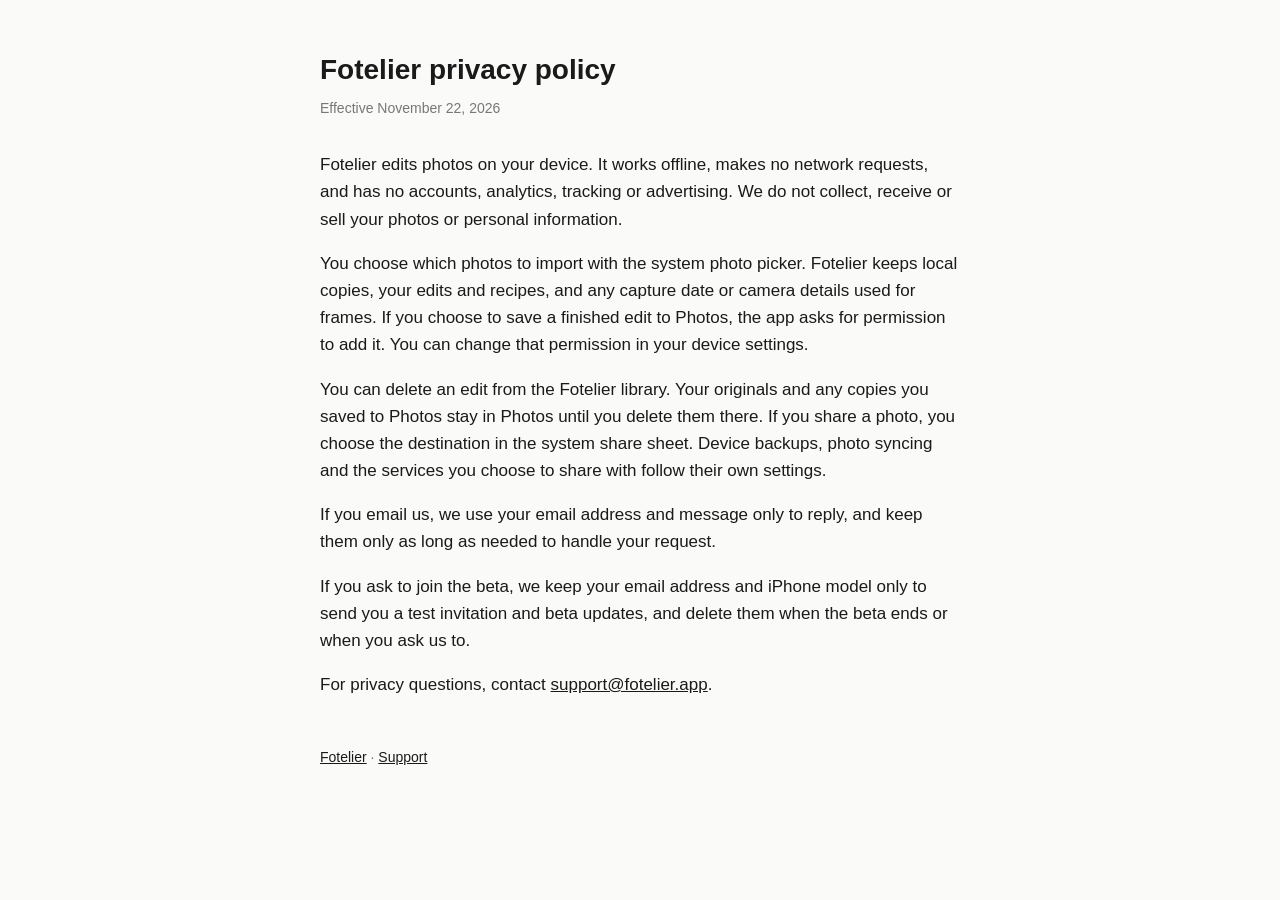
==== privacy/index.html @ 01f48ce3 "Add beta waitlist link and privacy note Co-Authored-By: Claude Opus 5.5 <noreply@anthropic.com> Clau" ====
<!DOCTYPE html><html lang="en"><head><meta charset="utf-8"><meta name="viewport" content="width=device-width,initial-scale=1"><title>Fotelier privacy policy</title><style>body{font:17px/1.6 -apple-system,BlinkMacSystemFont,"Segoe UI",sans-serif;max-width:640px;margin:0 auto;padding:48px 24px;color:#1a1a1a;background:#fafaf8}h1{font-size:28px;margin:0 0 4px}.d{color:#777;font-size:14px;margin:0 0 32px}a{color:#1a1a1a}nav{margin-top:48px;font-size:14px;color:#777}@media(prefers-color-scheme:dark){body{background:#121212;color:#eee}a{color:#eee}}</style></head><body>
<h1>Fotelier privacy policy</h1><p class="d">Effective November 22, 2026</p>
<p>Fotelier edits photos on your device. It works offline, makes no network requests, and has no accounts, analytics, tracking or advertising. We do not collect, receive or sell your photos or personal information.</p>
<p>You choose which photos to import with the system photo picker. Fotelier keeps local copies, your edits and recipes, and any capture date or camera details used for frames. If you choose to save a finished edit to Photos, the app asks for permission to add it. You can change that permission in your device settings.</p>
<p>You can delete an edit from the Fotelier library. Your originals and any copies you saved to Photos stay in Photos until you delete them there. If you share a photo, you choose the destination in the system share sheet. Device backups, photo syncing and the services you choose to share with follow their own settings.</p>
<p>If you email us, we use your email address and message only to reply, and keep them only as long as needed to handle your request.</p>
<p>If you ask to join the beta, we keep your email address and iPhone model only to send you a test invitation and beta updates, and delete them when the beta ends or when you ask us to.</p>
<p>For privacy questions, contact <a href="mailto:support@fotelier.app">support@fotelier.app</a>.</p>
<nav><a href="/">Fotelier</a> · <a href="/support/">Support</a></nav></body></html>
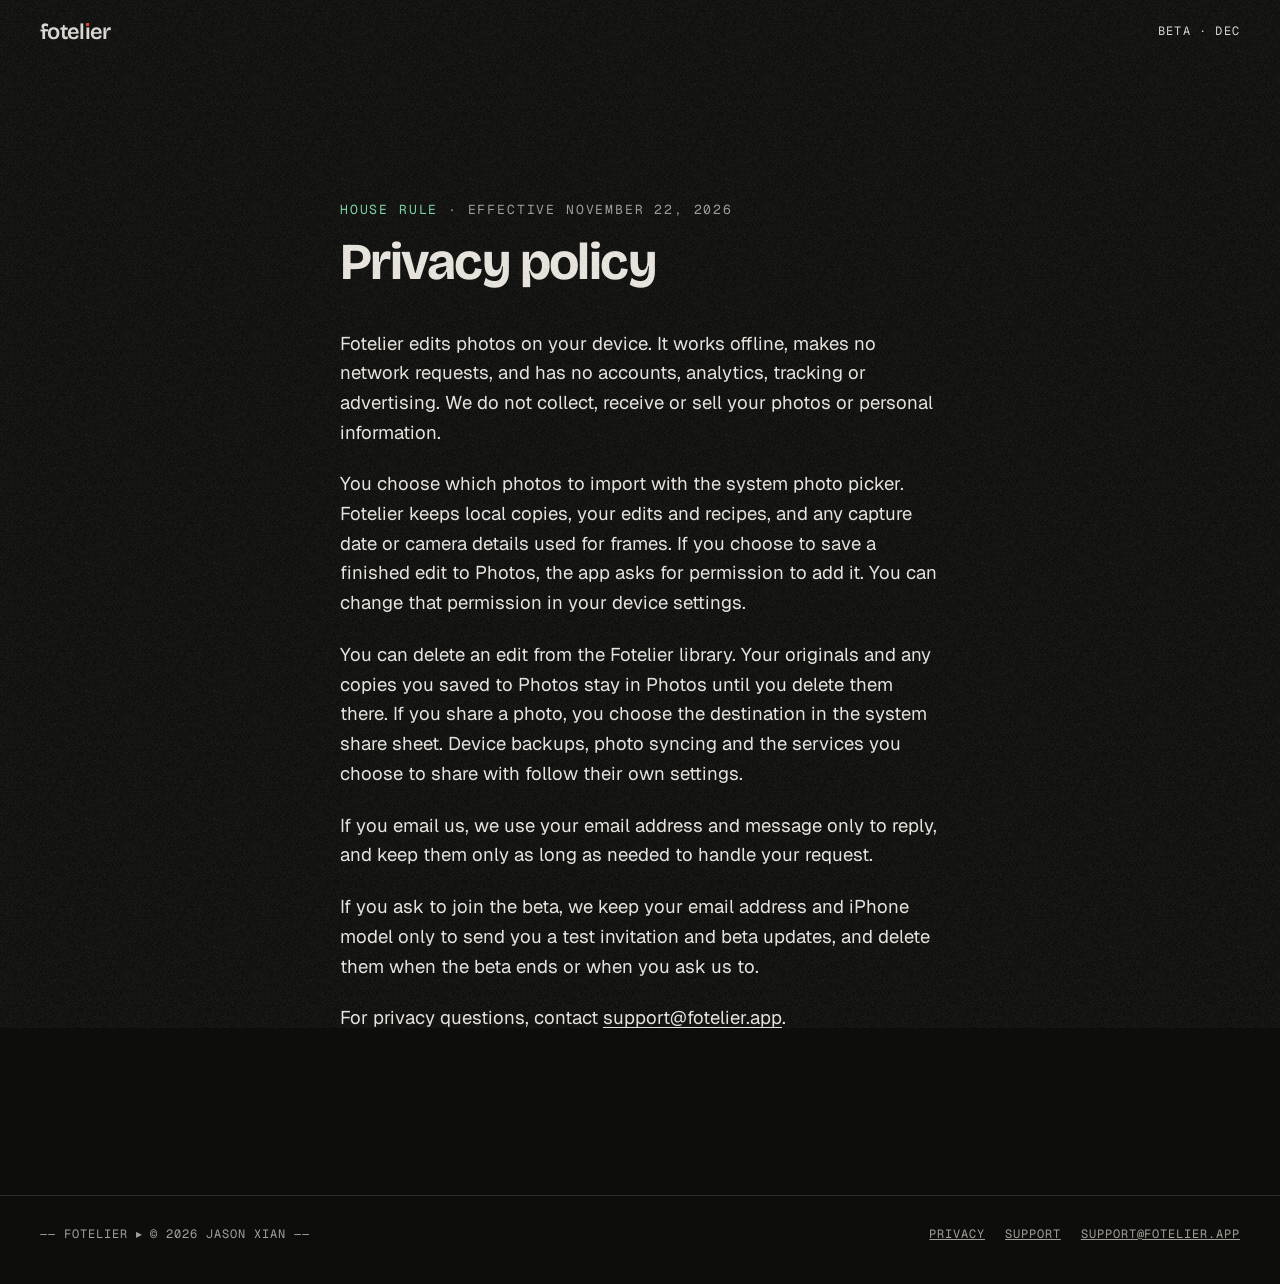
==== commit e2e20dcd: "Rebuild fotelier.app as the Developing Room Static, library-free rebuild of the home, privacy and su" ====
--- a/privacy/index.html
+++ b/privacy/index.html
@@ -1,9 +1,36 @@
-<!DOCTYPE html><html lang="en"><head><meta charset="utf-8"><meta name="viewport" content="width=device-width,initial-scale=1"><title>Fotelier privacy policy</title><style>body{font:17px/1.6 -apple-system,BlinkMacSystemFont,"Segoe UI",sans-serif;max-width:640px;margin:0 auto;padding:48px 24px;color:#1a1a1a;background:#fafaf8}h1{font-size:28px;margin:0 0 4px}.d{color:#777;font-size:14px;margin:0 0 32px}a{color:#1a1a1a}nav{margin-top:48px;font-size:14px;color:#777}@media(prefers-color-scheme:dark){body{background:#121212;color:#eee}a{color:#eee}}</style></head><body>
-<h1>Fotelier privacy policy</h1><p class="d">Effective November 22, 2026</p>
+<!DOCTYPE html>
+<html lang="en">
+<head>
+<meta charset="utf-8">
+<meta name="viewport" content="width=device-width,initial-scale=1">
+<title>Fotelier privacy policy</title>
+<meta name="theme-color" content="#0D0D0C">
+<link rel="icon" href="/assets/img/icon.svg" type="image/svg+xml">
+<link rel="preconnect" href="https://fonts.googleapis.com">
+<link rel="preconnect" href="https://fonts.gstatic.com" crossorigin>
+<link rel="stylesheet" href="https://fonts.googleapis.com/css2?family=Bricolage+Grotesque:opsz,wdth,wght@12..96,75..100,200..800&amp;family=Geist:wght@400;500&amp;family=Geist+Mono:wght@400;500&amp;display=swap">
+<link rel="stylesheet" href="/assets/site.css">
+</head>
+<body>
+<header class="hd">
+<a class="wmk" href="/"><span class="sr">fotelier</span><span aria-hidden="true">fotel<span class="wd">ı</span>er</span></a>
+<a class="vf hl" href="/#invite">Beta · Dec</a>
+</header>
+
+<main class="doc">
+<p class="mono lg"><span class="sig">House rule</span> · Effective November 22, 2026</p>
+<h1>Privacy policy</h1>
 <p>Fotelier edits photos on your device. It works offline, makes no network requests, and has no accounts, analytics, tracking or advertising. We do not collect, receive or sell your photos or personal information.</p>
 <p>You choose which photos to import with the system photo picker. Fotelier keeps local copies, your edits and recipes, and any capture date or camera details used for frames. If you choose to save a finished edit to Photos, the app asks for permission to add it. You can change that permission in your device settings.</p>
 <p>You can delete an edit from the Fotelier library. Your originals and any copies you saved to Photos stay in Photos until you delete them there. If you share a photo, you choose the destination in the system share sheet. Device backups, photo syncing and the services you choose to share with follow their own settings.</p>
 <p>If you email us, we use your email address and message only to reply, and keep them only as long as needed to handle your request.</p>
 <p>If you ask to join the beta, we keep your email address and iPhone model only to send you a test invitation and beta updates, and delete them when the beta ends or when you ask us to.</p>
 <p>For privacy questions, contact <a href="mailto:support@fotelier.app">support@fotelier.app</a>.</p>
-<nav><a href="/">Fotelier</a> · <a href="/support/">Support</a></nav></body></html>
+</main>
+
+<footer class="ft">
+<span><span aria-hidden="true">—— </span>fotelier <span aria-hidden="true">▸</span> © 2026 Jason Xian<span aria-hidden="true"> ——</span></span>
+<nav aria-label="Footer"><a href="/privacy/" aria-current="page">Privacy</a><a href="/support/">Support</a><a href="mailto:support@fotelier.app">support@fotelier.app</a></nav>
+</footer>
+</body>
+</html>
--- a/assets/site.css
+++ b/assets/site.css
@@ -0,0 +1,250 @@
+/* fotelier.app: The Developing Room (v4).
+   Default rules are the final, readable state: what JS-off, older browsers and reduced motion start from.
+   Scroll-driven motion lives in @supports (animation-timeline: view()); the .fb block is the JS fallback. */
+
+:root{color-scheme:dark;--bg:#0D0D0C;--sf:#191917;--hl:#2E2D2A;--tx:#ECE9E2;--t2:#A3A099;--ac:#F0503A;--sg:#7ED9A6;--scrim:rgba(8,8,7,.72);--key:rgba(236,233,226,.5);--gut:clamp(16px,4vw,40px);--fd:"Bricolage Grotesque",system-ui,sans-serif;--fm:"Geist Mono",ui-monospace,monospace}
+*,*::before,*::after{box-sizing:border-box}
+html{background:var(--bg);-webkit-text-size-adjust:100%;text-size-adjust:100%}
+body{margin:0;background:var(--bg);color:var(--tx);font:400 clamp(1rem,.93rem + .286vw,1.1875rem)/1.6 Geist,system-ui,sans-serif;-webkit-font-smoothing:antialiased}
+a{color:var(--tx)}
+:focus-visible{outline:2px solid var(--tx);outline-offset:4px}
+main{overflow-x:clip}
+.sr{position:absolute;width:1px;height:1px;margin:-1px;padding:0;overflow:hidden;clip-path:inset(50%);white-space:nowrap;border:0}
+
+/* Grain: 128px tile on a fixed layer, stepped with transform; static under reduced motion */
+body::after{content:"";position:fixed;inset:-128px;z-index:50;pointer-events:none;background:url(img/grain.png);opacity:.06}
+@keyframes grain{0%{transform:translate(0,0)}25%{transform:translate(-61px,37px)}50%{transform:translate(43px,-23px)}75%{transform:translate(-19px,-71px)}100%{transform:translate(0,0)}}
+@media (prefers-reduced-motion:no-preference){body::after{animation:grain .8s steps(1,end) infinite}@view-transition{navigation:auto}}
+
+/* Type */
+h1,h2{margin:0;font-family:var(--fd);font-weight:700}
+h2{font-size:clamp(1.75rem,1.1rem + 2.667vw,3.5rem);line-height:1;letter-spacing:-.03em}
+h2.display{font-size:clamp(2.5rem,.829rem + 6.857vw,7rem);line-height:.95;letter-spacing:-.04em}
+.mono{font:400 12px/1.6 var(--fm);letter-spacing:.12em;text-transform:uppercase;color:var(--t2)}
+.mono.lg{font-size:13px;letter-spacing:.14em}
+.sub{margin:0;color:var(--t2)}
+.note{margin:8px 0 0;font-size:14px;color:var(--t2)}
+
+/* Wordmark: dotless ı with a safelight-red square for the dot */
+.wd{position:relative}
+.wd::after{content:"";position:absolute;left:50%;top:.215em;width:.14em;height:.14em;margin-left:-.07em;background:var(--ac)}
+
+/* Viewfinder brackets on text links */
+.vf{position:relative;display:inline-block;padding:14px 18px;text-decoration:none}
+.vf::before{content:"";position:absolute;inset:-6px;border:2px solid var(--ac);opacity:0;transform:scale(1.06);transition:opacity .2s,transform .25s;pointer-events:none;clip-path:polygon(0 0,18px 0,18px 2px,2px 2px,2px 18px,0 18px,0 0,100% 0,100% 18px,calc(100% - 2px) 18px,calc(100% - 2px) 2px,calc(100% - 18px) 2px,calc(100% - 18px) 0,100% 0,100% 100%,calc(100% - 18px) 100%,calc(100% - 18px) calc(100% - 2px),calc(100% - 2px) calc(100% - 2px),calc(100% - 2px) calc(100% - 18px),100% calc(100% - 18px),100% 100%,0 100%,0 calc(100% - 18px),2px calc(100% - 18px),2px calc(100% - 2px),18px calc(100% - 2px),18px 100%,0 100%)}
+.vf:hover::before,.vf:focus-visible::before{opacity:1;transform:none}
+@media (prefers-reduced-motion:reduce){.vf::before{transition:none}}
+
+/* Header */
+.hd{position:fixed;top:0;left:0;right:0;z-index:20;display:flex;justify-content:space-between;align-items:center;padding:8px var(--gut);mix-blend-mode:difference;pointer-events:none}
+.hd a{pointer-events:auto;color:var(--tx)}
+.wmk{display:inline-flex;align-items:center;min-height:44px;font:600 22px/1 var(--fd);letter-spacing:-.03em;text-decoration:none;view-transition-name:wordmark}
+.hl{margin-right:-18px;font:400 12px/1.6 var(--fm);letter-spacing:.1em;text-transform:uppercase}
+
+/* Scenes: shared */
+.scn{position:relative}
+.stg{position:relative;display:flex;flex-direction:column;justify-content:center;gap:clamp(14px,3svh,28px);padding:clamp(88px,12vw,140px) var(--gut) clamp(40px,8vw,96px)}
+.hrow{width:100%;max-width:1200px;margin:0 auto;display:flex;flex-wrap:wrap;justify-content:space-between;align-items:flex-end;gap:12px 32px}
+.fill{display:grid;place-items:center;width:100%}
+
+/* Placeholder prints: CSS-drawn scenes. A real photo drops in as <img> inside .ph */
+.ph{position:relative;overflow:hidden;aspect-ratio:4/5}
+.ph>span{position:absolute;display:block}
+.ph .sun{border-radius:50%;aspect-ratio:1}
+.ph .land{left:0;right:0;bottom:0}
+.ph>img{display:block;width:100%;height:100%;object-fit:cover}
+.lk{filter:sepia(.42) grayscale(0) saturate(1.18) contrast(1.04) brightness(1.01) hue-rotate(-4deg)}
+.sc1{background:linear-gradient(180deg,#E07B5F,#F3A86B 55%,#FFD08A)}.sc1 .sun{left:30%;top:48%;width:24%;background:#FFE7A0;box-shadow:0 0 0 6px rgba(255,241,168,.35)}.sc1 .land{height:34%;background:linear-gradient(180deg,#3C4A78,#1F2747)}
+.sc2{background:linear-gradient(180deg,#9FB0C8,#DDE2E8)}.sc2 .sun{left:66%;top:10%;width:18%;background:#FFF6C7}.sc2 .land{height:52%;background:radial-gradient(ellipse 20% 34% at 50% 100%,#4E3A33 0 97%,transparent 100%),linear-gradient(180deg,#C99A7E,#9C6F57)}
+.sc3{background:linear-gradient(180deg,#C9DCCB,#F4ECC8)}.sc3 .sun{left:62%;top:22%;width:16%;background:#FFF2B0}.sc3 .land{height:40%;left:-12%;right:-12%;background:linear-gradient(180deg,#8BA65A,#55702F);border-radius:70% 50% 0 0/40% 30% 0 0}
+.sc4{background:linear-gradient(180deg,#2B2F52,#6A5A8C 55%,#D89A86)}.sc4 .sun{left:70%;top:14%;width:12%;background:#FFE9B8}.sc4 .land{height:34%;background:#16162A;clip-path:polygon(0 45%,14% 45%,14% 18%,27% 18%,27% 52%,39% 52%,39% 0,51% 0,51% 34%,66% 34%,66% 14%,79% 14%,79% 48%,100% 48%,100% 100%,0 100%)}
+.sc5{background:linear-gradient(180deg,#8EC9EC,#D4EEF8)}.sc5 .sun{left:18%;top:14%;width:20%;background:#FFE7A0}.sc5 .land{height:42%;background:linear-gradient(170deg,#2A7FA8,#1F6A8F 50%,#E9D3A3 50.5%)}
+.sc6{background:linear-gradient(180deg,#3A3A3A,#8C8278)}.sc6 .sun{left:48%;top:30%;width:14%;background:#F2E3C6}.sc6 .land{height:30%;background:linear-gradient(180deg,#4A3F36,#231D18);clip-path:polygon(0 40%,20% 30%,40% 42%,60% 26%,80% 38%,100% 30%,100% 100%,0 100%)}
+
+/* 1 Safelight */
+.s1 .stg{min-height:100svh;align-items:center;text-align:center;overflow:hidden;overflow:clip}
+.halo{position:absolute;left:50%;top:50%;width:90vmin;height:90vmin;margin:-45vmin 0 0 -45vmin;border-radius:50%;background:radial-gradient(circle,rgba(240,80,58,.28) 0,rgba(240,80,58,.08) 40%,rgba(240,80,58,0) 70%);transform:scale(1.15);pointer-events:none}
+.s1 .lg{position:relative;margin:0 0 18px}
+.wm{position:relative;font-size:clamp(3.5rem,.157rem + 13.714vw,12.5rem);line-height:.9;letter-spacing:-.04em;font-variation-settings:"wdth" 100}
+.lede{position:relative;margin:24px auto 0;max-width:30ch;font:500 clamp(1.3rem,1.06rem + 1.05vw,2rem)/1.2 var(--fd)}
+.s1 .cue{position:absolute;bottom:28px;left:0;right:0;margin:0}
+
+/* 2 Tray */
+.s2 h2{max-width:16ch}.s2 .sub{max-width:34ch}
+.tray{width:100%;max-width:1200px;background:var(--sf);padding:clamp(12px,2.5vw,28px);display:grid;grid-template-columns:repeat(3,minmax(0,1fr));gap:clamp(8px,1.6vw,18px);box-shadow:inset 0 0 0 1px var(--hl)}
+@media (min-width:1000px){.tray{grid-template-columns:repeat(6,minmax(0,1fr))}}
+.print{margin:0;position:relative;padding:6px;box-shadow:inset 0 0 0 1px var(--key)}
+.paper{position:absolute;inset:6px;background:#E9E4DA;opacity:0}
+.cap{margin:0;text-align:center}
+
+/* 3 Film strip */
+.s3 .stg{padding-left:0;padding-right:0}
+.s3 .hrow{padding:0 var(--gut)}.s3 h2{max-width:17ch}.s3 .sub{max-width:36ch}
+.trio{display:grid;grid-template-columns:repeat(3,minmax(0,1fr));gap:clamp(8px,1.6vw,18px);width:min(760px,100% - 32px);margin:0 auto;-webkit-touch-callout:none;-webkit-user-select:none;user-select:none;touch-action:pan-y}
+.mat{background:var(--sf);padding:8px;box-shadow:inset 0 0 0 1px var(--key)}
+.reel{position:relative;--fw:clamp(120px,22vw,220px);--g:clamp(40px,10vw,140px);--pitch:calc(var(--fw) + var(--g))}
+.index{position:absolute;left:50%;top:-10px;bottom:-10px;width:2px;margin-left:-1px;background:var(--ac);z-index:2;display:none;pointer-events:none}
+.strip{list-style:none;margin:0;display:flex;gap:var(--g);padding:18px calc(50% - var(--fw)/2);overflow-x:auto;scroll-snap-type:x mandatory;scrollbar-width:thin;scrollbar-color:var(--hl) transparent;background:radial-gradient(circle,var(--bg) 0 3px,transparent 3.5px) 0 4px/18px 10px repeat-x local,radial-gradient(circle,var(--bg) 0 3px,transparent 3.5px) 0 calc(100% - 4px)/18px 10px repeat-x local,var(--sf)}
+.strip li{position:relative;flex:none;width:var(--fw);scroll-snap-align:center;text-align:center;padding:10px 0;border-left:1px solid var(--hl);border-right:1px solid var(--hl);-webkit-user-select:none;user-select:none}
+.strip .code{display:block;font:400 12px/1.6 var(--fm);letter-spacing:.12em;color:var(--t2)}
+.strip .name{display:block;font:700 clamp(1.3rem,2.4vw,2rem)/1.2 var(--fd);letter-spacing:-.02em}
+.strip li[aria-current] .code{color:var(--ac)}
+.strip li[aria-current]::after{content:"";position:absolute;left:0;right:0;bottom:0;height:2px;background:var(--ac)}
+.s3[data-look="00"] .trio .ph{filter:sepia(0) grayscale(0) saturate(1) contrast(1) brightness(1) hue-rotate(0deg)}
+.s3[data-look=b3] .trio .ph{filter:sepia(0) grayscale(1) saturate(1) contrast(1.2) brightness(1) hue-rotate(0deg)}
+.s3[data-look=c2] .trio .ph{filter:sepia(.06) grayscale(0) saturate(.6) contrast(.72) brightness(1.1) hue-rotate(0deg)}
+.s3[data-look=d4] .trio .ph{filter:sepia(0) grayscale(0) saturate(1.8) contrast(1.22) brightness(.97) hue-rotate(0deg)}
+.s3[data-look=e1] .trio .ph{filter:sepia(.35) grayscale(0) saturate(.85) contrast(1.05) brightness(1.02) hue-rotate(175deg)}
+/* Hold to compare: !important beats the scroll animation, so the timeline keeps its place */
+.s3.cmp .trio .ph{filter:none!important;transition:none!important}
+.s3.ntr .trio .ph{transition:none!important}
+
+/* 4 Easel */
+.s4 .stg{align-items:center;text-align:center}
+.easel{position:relative;width:min(420px,82vw);aspect-ratio:1;background:var(--sf);box-shadow:inset 0 0 0 1px var(--hl)}
+.easel .ph{position:absolute;inset:0;aspect-ratio:auto;clip-path:inset(0 10% 0 10%)}
+.crl-win{height:1.5em;overflow:hidden;font:400 14px/1.5 var(--fm);letter-spacing:.12em;text-transform:uppercase}
+.crl span{display:block;height:1.5em}
+.crops{list-style:none;margin:0;padding:0}
+.crops .box{position:relative;aspect-ratio:1;background:var(--sf);box-shadow:inset 0 0 0 1px var(--hl)}
+.crops .ph{position:absolute;inset:0;aspect-ratio:auto}
+.crops .mono{display:block;margin-top:10px;color:var(--tx)}
+.c45{clip-path:inset(0 10% 0 10%)}.c34{clip-path:inset(0 12.5% 0 12.5%)}.c11{clip-path:inset(0)}.c191{clip-path:inset(23.82% 0 23.82% 0)}.c916{clip-path:inset(0 21.875% 0 21.875%)}
+.s4[data-crop="1"] .easel .ph{clip-path:inset(0 12.5% 0 12.5%)}.s4[data-crop="1"] .crl{transform:translateY(-1.5em)}
+.s4[data-crop="2"] .easel .ph{clip-path:inset(0)}.s4[data-crop="2"] .crl{transform:translateY(-3em)}
+.s4[data-crop="3"] .easel .ph{clip-path:inset(23.82% 0 23.82% 0)}.s4[data-crop="3"] .crl{transform:translateY(-4.5em)}
+.s4[data-crop="4"] .easel .ph{clip-path:inset(0 21.875% 0 21.875%)}.s4[data-crop="4"] .crl{transform:translateY(-6em)}
+
+/* 5 Matting room, 6 Contact sheet */
+.flow{max-width:1200px;margin:0 auto;padding:clamp(80px,14vw,180px) var(--gut)}
+.flow+.flow{padding-top:0}
+.flow h2{margin:0 0 12px}.flow .sub{margin:0 0 48px;max-width:46ch}
+.mats{display:grid;grid-template-columns:repeat(auto-fit,minmax(min(200px,42vw),1fr));gap:clamp(16px,3vw,40px);align-items:end}
+.mats figure{margin:0}
+.mats figcaption{margin-top:12px}
+.frame{position:relative}
+.f-white{background:#F4F1EA;padding:8% 8% 22%}
+.f-film{background-color:#0A0A09;padding:14% 5%;background-image:radial-gradient(circle,#ECE9E2 0 2.5px,transparent 3px),radial-gradient(circle,#ECE9E2 0 2.5px,transparent 3px);background-size:14px 8px;background-repeat:space no-repeat;background-position:0 6px,0 calc(100% - 6px);box-shadow:inset 0 0 0 1px var(--hl)}
+.f-instant{background:#EFE8DA;padding:7% 7% 30%}
+.f-pick{background-color:#8BA65A;padding:8%}
+.pick>*{pointer-events:none}
+.pick.inspect{touch-action:none}
+.loupe{position:absolute;left:0;top:0;z-index:3;width:120px;height:120px;border:2px solid var(--tx);border-radius:50%;overflow:hidden;background:var(--bg);opacity:0;pointer-events:none}
+.loupe.on{opacity:1}
+.loupe .lz{position:absolute;left:0;top:0;transform-origin:0 0}
+.exif{margin:64px 0 0;font:400 clamp(12px,1.4vw,15px)/1.6 var(--fm);letter-spacing:.06em;white-space:nowrap;overflow:hidden}
+.typed{display:inline-block;vertical-align:bottom}
+.sheet{display:grid;grid-template-columns:repeat(4,minmax(0,1fr));gap:clamp(4px,.8vw,10px);background:var(--sf);padding:clamp(8px,1.6vw,18px);box-shadow:inset 0 0 0 1px var(--hl)}
+.sheet .ph{aspect-ratio:1}
+.sheet .ph:first-child{grid-column:span 2;grid-row:span 2;aspect-ratio:auto}
+.sheet .ph:last-child{grid-column:span 2;aspect-ratio:auto}
+
+/* 7 Door */
+.s8 .stg{min-height:100svh;align-items:center;text-align:center;overflow:hidden;overflow:clip}
+.door{position:absolute;inset:0;background:var(--sf);transform-origin:left;box-shadow:inset -1px 0 0 var(--hl)}
+.dc{position:relative}
+.rule{margin:0 0 16px;color:var(--sg)}
+.s8 h2{margin:0 auto;max-width:14ch}
+.s8 .sub{margin:24px auto 0;max-width:40ch}
+
+/* 8 Invite, 9 Footer */
+.invite{min-height:90svh;display:flex;flex-direction:column;align-items:center;justify-content:center;text-align:center;padding:96px 16px}
+.invite .mono{margin:0 0 18px}
+.invite h2{margin:0 0 32px}
+.big{font:500 clamp(1.3rem,1.06rem + 1.05vw,2rem)/1.3 var(--fd)}
+.arr{color:var(--ac)}
+.invite .note{margin:20px 0 0}
+.ft{border-top:1px solid var(--hl);padding:16px var(--gut) 28px;display:flex;flex-wrap:wrap;justify-content:space-between;align-items:center;gap:4px 12px;font:400 12px/1.6 var(--fm);letter-spacing:.08em;text-transform:uppercase;color:var(--t2)}
+.ft nav{display:flex;flex-wrap:wrap;gap:0 8px;margin:0 -6px}
+.ft a{display:inline-flex;align-items:center;min-height:44px;padding:0 6px;color:var(--t2)}
+
+/* Privacy and Support */
+.doc{max-width:680px;margin:0 auto;padding:clamp(120px,18vw,200px) var(--gut) clamp(80px,12vw,140px)}
+.doc .mono{margin:0 0 16px}
+.doc h1{font-size:clamp(1.75rem,1.1rem + 2.667vw,3.5rem);line-height:1;letter-spacing:-.03em;margin:0 0 16px}
+.doc .lead{margin:0 0 40px;color:var(--t2)}
+.doc p{margin:0 0 1.2em}
+.doc h1+p:not(.lead){margin-top:40px}
+.doc a{text-decoration-thickness:1px;text-underline-offset:3px;padding:10px 0}
+.sig{color:var(--sg)}
+
+/* Cursor on fine pointers (native on touch and reduced motion) */
+@media (hover:hover) and (pointer:fine) and (prefers-reduced-motion:no-preference){.js .trio,.js .pick{cursor:crosshair}}
+
+/* ---------- Static versions: reduced motion, and screens too short to pin ---------- */
+@media (prefers-reduced-motion:reduce),(max-height:519px){
+.easel,.crl-win{display:none}
+.crops.sr{position:static;width:100%;max-width:1000px;height:auto;margin:0;overflow:visible;clip-path:none;white-space:normal;display:grid;grid-template-columns:repeat(auto-fit,minmax(min(140px,40vw),1fr));gap:clamp(12px,2vw,24px)}
+.s3 .trio .ph{transition:filter .2s}
+.js .strip li{cursor:pointer}
+}
+
+/* ---------- Pinned scenes, CSS scroll-driven (Safari/iOS 26+, Chrome 115+, Firefox 159+) ---------- */
+@keyframes wid{from{font-variation-settings:"wdth" 75}to{font-variation-settings:"wdth" 100}}
+@keyframes glow{from{opacity:.25;transform:scale(.7)}to{opacity:1;transform:scale(1.15)}}
+@keyframes dev{from{opacity:1}to{opacity:0}}
+@keyframes settle{from{transform:scale(.985)}to{transform:none}}
+@keyframes looks{0%,10%{filter:sepia(0) grayscale(0) saturate(1) contrast(1) brightness(1) hue-rotate(0deg)}20%,28%{filter:sepia(.42) grayscale(0) saturate(1.18) contrast(1.04) brightness(1.01) hue-rotate(-4deg)}38%,46%{filter:sepia(0) grayscale(1) saturate(1) contrast(1.2) brightness(1) hue-rotate(0deg)}56%,64%{filter:sepia(.06) grayscale(0) saturate(.6) contrast(.72) brightness(1.1) hue-rotate(0deg)}74%,82%{filter:sepia(0) grayscale(0) saturate(1.8) contrast(1.22) brightness(.97) hue-rotate(0deg)}92%,100%{filter:sepia(.35) grayscale(0) saturate(.85) contrast(1.05) brightness(1.02) hue-rotate(175deg)}}
+/* Each frame centre crosses the index line at the middle of its look's hold (5.5%, 23.6%, 41.8%, 60%, 78.1%, 96.2%) */
+@keyframes slide{from{transform:translateX(calc(var(--pitch) * .302))}to{transform:translateX(calc(var(--pitch) * -5.21))}}
+@keyframes easel{0%,14%{clip-path:inset(0 10% 0 10%)}22%,34%{clip-path:inset(0 12.5% 0 12.5%)}42%,54%{clip-path:inset(0 0 0 0)}62%,74%{clip-path:inset(23.82% 0 23.82% 0)}82%,100%{clip-path:inset(0 21.875% 0 21.875%)}}
+@keyframes crlab{0%,14%{transform:translateY(0)}22%,34%{transform:translateY(-1.5em)}42%,54%{transform:translateY(-3em)}62%,74%{transform:translateY(-4.5em)}82%,100%{transform:translateY(-6em)}}
+@keyframes shut{from{transform:scaleX(0)}to{transform:scaleX(1)}}
+@keyframes rise{from{opacity:0;transform:translateY(40px)}to{opacity:1;transform:none}}
+@keyframes type{from{clip-path:inset(0 100% 0 0)}to{clip-path:inset(0)}}
+@keyframes fly{from{opacity:0;transform:translate(var(--dx),120px) rotate(var(--rot))}to{opacity:1;transform:none}}
+
+@supports (animation-timeline:view()){
+@media (prefers-reduced-motion:no-preference) and (min-height:520px){
+.s1{height:180svh}.s2{height:320svh}.s3{height:420svh}.s4{height:300svh}.s8{height:220svh}
+.scn>.stg{position:sticky;top:0;height:100svh;overflow:clip;padding-top:72px;padding-bottom:24px}
+.fill{flex:1 1 0;min-height:0;container-type:size}
+.tray{width:min(1200px,100%,120cqh)}
+.trio{width:min(760px,100% - 32px,240cqh + 30px)}
+.easel{width:min(420px,82vw,100cqh)}
+.index{display:block}
+.strip{overflow:visible;scroll-snap-type:none;width:max-content;margin-left:-100vw;padding:18px 100vw 18px calc(100vw + 50% - var(--fw)/2);background-attachment:scroll;touch-action:pan-y;-webkit-user-select:none;user-select:none}
+.js .strip{cursor:grab}.js .strip.drag{cursor:grabbing}
+.s1{view-timeline:--t1}.s2{view-timeline:--t2}.s3{view-timeline:--t3}.s4{view-timeline:--t4}.s8{view-timeline:--t8}
+.s1 .wm{animation:wid linear both;animation-timeline:--t1;animation-range:contain 0% contain 80%}
+.s1 .halo{animation:glow linear both;animation-timeline:--t1;animation-range:contain 0% contain 90%}
+.s2 .paper{animation:dev linear both;animation-timeline:--t2;animation-range:contain 0% contain 70%}
+.s2 .print .ph{animation:settle linear both;animation-timeline:--t2;animation-range:contain 0% contain 70%}
+.s3 .trio .ph{animation:looks linear both;animation-timeline:--t3;animation-range:contain 0% contain 100%}
+.s3 .strip{animation:slide linear both;animation-timeline:--t3;animation-range:contain 0% contain 100%}
+.s4 .easel .ph{animation:easel linear both;animation-timeline:--t4;animation-range:contain 0% contain 100%}
+.s4 .crl{animation:crlab linear both;animation-timeline:--t4;animation-range:contain 0% contain 100%}
+.s8 .door{animation:shut linear both;animation-timeline:--t8;animation-range:contain 0% contain 55%}
+}
+@media (prefers-reduced-motion:no-preference) and (min-width:1000px) and (min-height:520px){.tray{width:min(1200px,100%,460cqh)}}
+@media (prefers-reduced-motion:no-preference){
+.rv{animation:rise linear both;animation-timeline:view();animation-range:entry 10% cover 35%}
+.typed{animation:type steps(44) both;animation-timeline:view();animation-range:entry 40% cover 45%}
+.fl{animation:fly linear both;animation-timeline:view();animation-range:entry 0% cover 40%}
+}
+}
+
+/* ---------- JS fallback (no animation-timeline): .fb pins and reads --p (0-1) per scene ---------- */
+.fb .s1{height:180svh}.fb .s2{height:320svh}.fb .s3{height:420svh}.fb .s4{height:300svh}.fb .s8{height:220svh}
+.fb .scn>.stg{position:sticky;top:0;height:100svh;overflow:hidden;overflow:clip;padding-top:72px;padding-bottom:24px}
+.fb .fill{flex:1 1 0;min-height:0;container-type:size}
+.fb .tray{width:min(1200px,100%,120cqh)}
+@media (min-width:1000px){.fb .tray{width:min(1200px,100%,460cqh)}}
+.fb .trio{width:min(760px,100% - 32px,240cqh + 30px)}
+.fb .easel{width:min(420px,82vw,100cqh)}
+.fb .index{display:block}
+.fb .strip{overflow:visible;scroll-snap-type:none;width:max-content;margin-left:-100vw;padding:18px 100vw 18px calc(100vw + 50% - var(--fw)/2);background-attachment:scroll;touch-action:pan-y;-webkit-user-select:none;user-select:none;cursor:grab;transform:translateX(calc(var(--pitch) * (.302 - 5.512 * var(--p,0))))}
+.fb .strip.drag{cursor:grabbing}
+.fb .s1 .wm{font-variation-settings:"wdth" calc(75 + 25 * min(var(--p,1) / .8, 1))}
+.fb .s1 .halo{opacity:calc(.25 + .75 * min(var(--p,1) / .9, 1));transform:scale(calc(.7 + .45 * min(var(--p,1) / .9, 1)))}
+.fb .s2 .paper{opacity:calc(1 - min(var(--p,1) / .7, 1))}
+.fb .s2 .print .ph{transform:scale(calc(.985 + .015 * min(var(--p,1) / .7, 1)))}
+.fb .s3 .trio .ph{transition:filter .2s}
+.fb .s4 .easel .ph{transition:clip-path .25s}.fb .s4 .crl{transition:transform .25s}
+.fb .s8 .door{transform:scaleX(min(var(--p,1) / .55, 1))}
+/* Entry fallback (.io): JS adds .in when an element comes into view */
+.io .rv,.io .fl{transition:opacity .7s,transform .7s}
+.io .rv:not(.in){opacity:0;transform:translateY(40px)}
+.io .fl:not(.in){opacity:0;transform:translateY(120px) rotate(var(--rot))}
+.io .typed{transition:clip-path 1.4s steps(44)}
+.io .typed:not(.in){clip-path:inset(0 100% 0 0)}
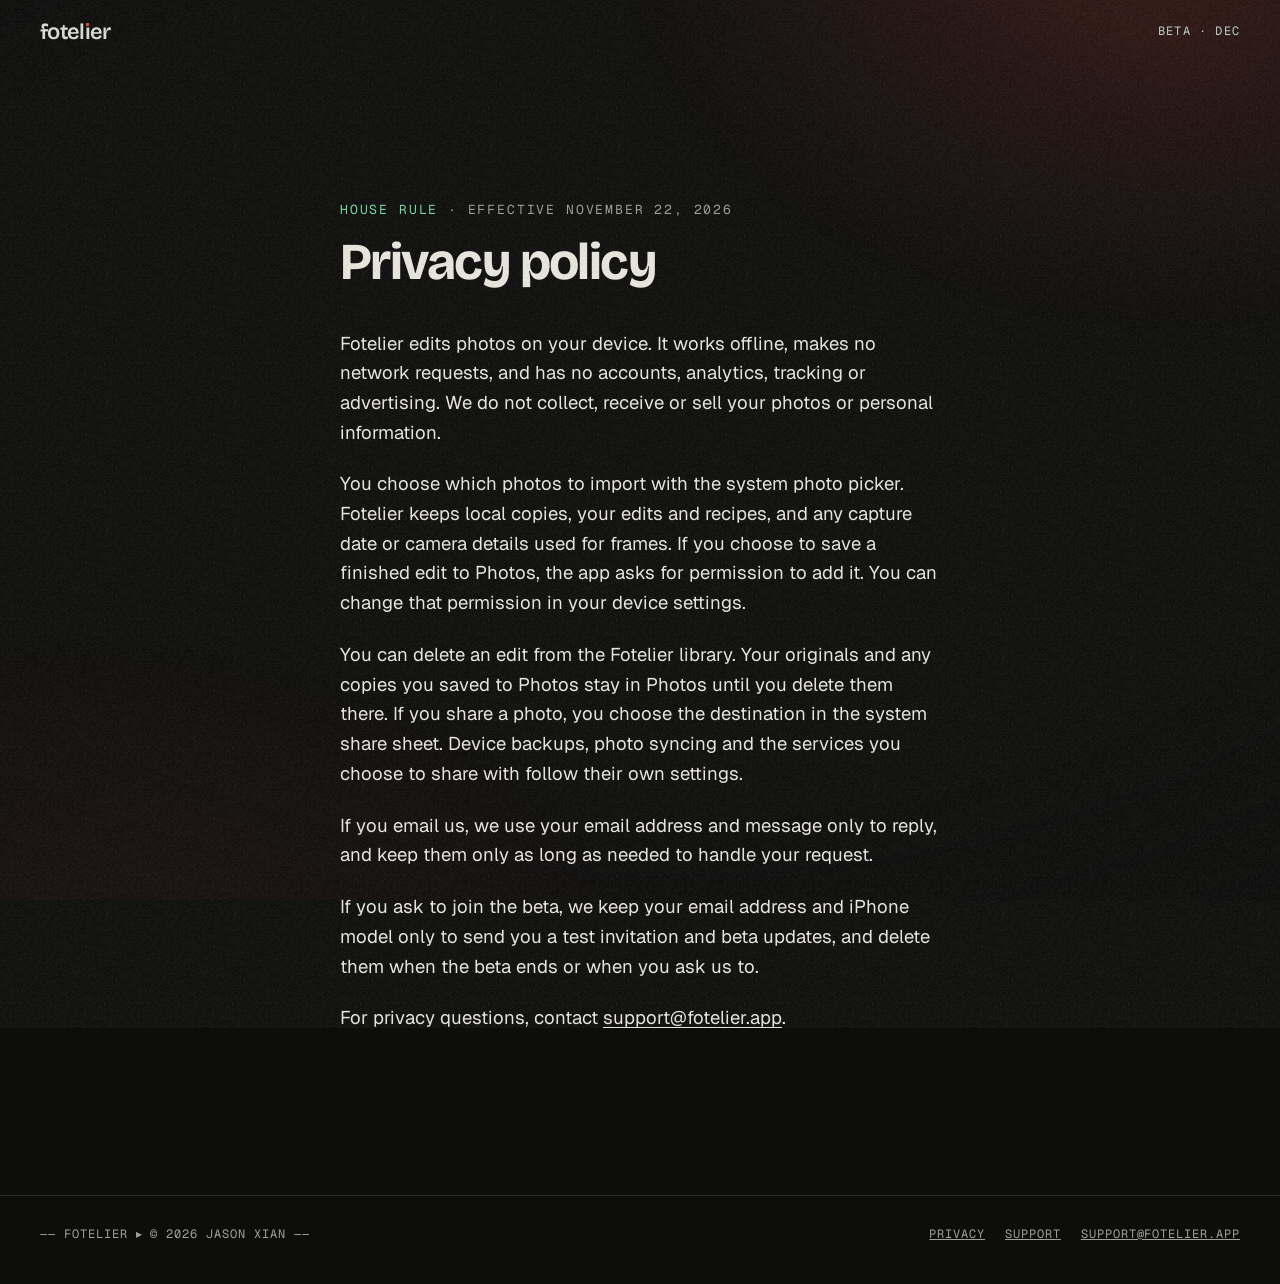
==== commit afff4477: "Give each room its own darkroom light, and run a film rebate down the page Fixed ambient layer per r" ====
--- a/privacy/index.html
+++ b/privacy/index.html
@@ -10,8 +10,10 @@
 <link rel="preconnect" href="https://fonts.gstatic.com" crossorigin>
 <link rel="stylesheet" href="https://fonts.googleapis.com/css2?family=Bricolage+Grotesque:opsz,wdth,wght@12..96,75..100,200..800&amp;family=Geist:wght@400;500&amp;family=Geist+Mono:wght@400;500&amp;display=swap">
 <link rel="stylesheet" href="/assets/site.css">
+<script src="/assets/site.js" defer></script>
 </head>
 <body>
+<div class="amb" aria-hidden="true"><i class="a01"></i><i class="a02"></i><i class="a03"></i><i class="a04"></i><i class="a05"></i><i class="a06"></i><i class="a07"></i><i class="a08"></i></div>
 <header class="hd">
 <a class="wmk" href="/"><span class="sr">fotelier</span><span aria-hidden="true">fotel<span class="wd">ı</span>er</span></a>
 <a class="vf hl" href="/#invite">Beta · Dec</a>
--- a/assets/site.css
+++ b/assets/site.css
@@ -5,7 +5,7 @@
 :root{color-scheme:dark;--bg:#0D0D0C;--sf:#191917;--hl:#2E2D2A;--tx:#ECE9E2;--t2:#A3A099;--ac:#F0503A;--sg:#7ED9A6;--scrim:rgba(8,8,7,.72);--key:rgba(236,233,226,.5);--gut:clamp(16px,4vw,40px);--fd:"Bricolage Grotesque",system-ui,sans-serif;--fm:"Geist Mono",ui-monospace,monospace}
 *,*::before,*::after{box-sizing:border-box}
 html{background:var(--bg);-webkit-text-size-adjust:100%;text-size-adjust:100%}
-body{margin:0;background:var(--bg);color:var(--tx);font:400 clamp(1rem,.93rem + .286vw,1.1875rem)/1.6 Geist,system-ui,sans-serif;-webkit-font-smoothing:antialiased}
+body{margin:0;color:var(--tx);font:400 clamp(1rem,.93rem + .286vw,1.1875rem)/1.6 Geist,system-ui,sans-serif;-webkit-font-smoothing:antialiased}
 a{color:var(--tx)}
 :focus-visible{outline:2px solid var(--tx);outline-offset:4px}
 main{overflow-x:clip}
@@ -39,6 +39,13 @@
 .hd{position:fixed;top:0;left:0;right:0;z-index:20;display:flex;justify-content:space-between;align-items:center;padding:8px var(--gut);mix-blend-mode:difference;pointer-events:none}
 .hd a{pointer-events:auto;color:var(--tx)}
 .wmk{display:inline-flex;align-items:center;min-height:44px;font:600 22px/1 var(--fd);letter-spacing:-.03em;text-decoration:none;view-transition-name:wordmark}
+.hud{position:absolute;left:50%;top:50%;transform:translate(-50%,-50%);display:flex;align-items:center;gap:14px;font:400 11px/1 var(--fm);letter-spacing:.12em;text-transform:uppercase;white-space:nowrap;pointer-events:none}
+.room{display:none}.js .room{display:inline}
+.tmr{display:none;font-variant-numeric:tabular-nums}
+.tmr::before{content:"";display:inline-block;width:6px;height:6px;margin:0 8px 1px 0;background:var(--ac);vertical-align:middle}
+.dg{display:inline-block;height:1em;overflow:hidden;vertical-align:top}
+.col{display:block;line-height:1em}
+@media (max-width:380px){.room{display:none!important}}
 .hl{margin-right:-18px;font:400 12px/1.6 var(--fm);letter-spacing:.1em;text-transform:uppercase}
 
 /* Scenes: shared */
@@ -47,24 +54,17 @@
 .hrow{width:100%;max-width:1200px;margin:0 auto;display:flex;flex-wrap:wrap;justify-content:space-between;align-items:flex-end;gap:12px 32px}
 .fill{display:grid;place-items:center;width:100%}
 
-/* Placeholder prints: CSS-drawn scenes. A real photo drops in as <img> inside .ph */
+/* Prints: real photos (borderless crops) inside .ph; the look is a filter on the box */
 .ph{position:relative;overflow:hidden;aspect-ratio:4/5}
-.ph>span{position:absolute;display:block}
-.ph .sun{border-radius:50%;aspect-ratio:1}
-.ph .land{left:0;right:0;bottom:0}
 .ph>img{display:block;width:100%;height:100%;object-fit:cover}
 .lk{filter:sepia(.42) grayscale(0) saturate(1.18) contrast(1.04) brightness(1.01) hue-rotate(-4deg)}
-.sc1{background:linear-gradient(180deg,#E07B5F,#F3A86B 55%,#FFD08A)}.sc1 .sun{left:30%;top:48%;width:24%;background:#FFE7A0;box-shadow:0 0 0 6px rgba(255,241,168,.35)}.sc1 .land{height:34%;background:linear-gradient(180deg,#3C4A78,#1F2747)}
-.sc2{background:linear-gradient(180deg,#9FB0C8,#DDE2E8)}.sc2 .sun{left:66%;top:10%;width:18%;background:#FFF6C7}.sc2 .land{height:52%;background:radial-gradient(ellipse 20% 34% at 50% 100%,#4E3A33 0 97%,transparent 100%),linear-gradient(180deg,#C99A7E,#9C6F57)}
-.sc3{background:linear-gradient(180deg,#C9DCCB,#F4ECC8)}.sc3 .sun{left:62%;top:22%;width:16%;background:#FFF2B0}.sc3 .land{height:40%;left:-12%;right:-12%;background:linear-gradient(180deg,#8BA65A,#55702F);border-radius:70% 50% 0 0/40% 30% 0 0}
-.sc4{background:linear-gradient(180deg,#2B2F52,#6A5A8C 55%,#D89A86)}.sc4 .sun{left:70%;top:14%;width:12%;background:#FFE9B8}.sc4 .land{height:34%;background:#16162A;clip-path:polygon(0 45%,14% 45%,14% 18%,27% 18%,27% 52%,39% 52%,39% 0,51% 0,51% 34%,66% 34%,66% 14%,79% 14%,79% 48%,100% 48%,100% 100%,0 100%)}
-.sc5{background:linear-gradient(180deg,#8EC9EC,#D4EEF8)}.sc5 .sun{left:18%;top:14%;width:20%;background:#FFE7A0}.sc5 .land{height:42%;background:linear-gradient(170deg,#2A7FA8,#1F6A8F 50%,#E9D3A3 50.5%)}
-.sc6{background:linear-gradient(180deg,#3A3A3A,#8C8278)}.sc6 .sun{left:48%;top:30%;width:14%;background:#F2E3C6}.sc6 .land{height:30%;background:linear-gradient(180deg,#4A3F36,#231D18);clip-path:polygon(0 40%,20% 30%,40% 42%,60% 26%,80% 38%,100% 30%,100% 100%,0 100%)}
 
 /* 1 Safelight */
 .s1 .stg{min-height:100svh;align-items:center;text-align:center;overflow:hidden;overflow:clip}
 .halo{position:absolute;left:50%;top:50%;width:90vmin;height:90vmin;margin:-45vmin 0 0 -45vmin;border-radius:50%;background:radial-gradient(circle,rgba(240,80,58,.28) 0,rgba(240,80,58,.08) 40%,rgba(240,80,58,0) 70%);transform:scale(1.15);pointer-events:none}
 .s1 .lg{position:relative;margin:0 0 18px}
+.hprint{position:relative;margin:0 auto 22px;height:min(30svh,300px);aspect-ratio:926/1000;background:#E9E4DA;box-shadow:inset 0 0 0 1px var(--key)}
+.hprint img{display:block;width:100%;height:100%}
 .wm{position:relative;font-size:clamp(3.5rem,.157rem + 13.714vw,12.5rem);line-height:.9;letter-spacing:-.04em;font-variation-settings:"wdth" 100}
 .lede{position:relative;margin:24px auto 0;max-width:30ch;font:500 clamp(1.3rem,1.06rem + 1.05vw,2rem)/1.2 var(--fd)}
 .s1 .cue{position:absolute;bottom:28px;left:0;right:0;margin:0}
@@ -82,19 +82,38 @@
 .s3 .hrow{padding:0 var(--gut)}.s3 h2{max-width:17ch}.s3 .sub{max-width:36ch}
 .trio{display:grid;grid-template-columns:repeat(3,minmax(0,1fr));gap:clamp(8px,1.6vw,18px);width:min(760px,100% - 32px);margin:0 auto;-webkit-touch-callout:none;-webkit-user-select:none;user-select:none;touch-action:pan-y}
 .mat{background:var(--sf);padding:8px;box-shadow:inset 0 0 0 1px var(--key)}
-.reel{position:relative;--fw:clamp(120px,22vw,220px);--g:clamp(40px,10vw,140px);--pitch:calc(var(--fw) + var(--g))}
-.index{position:absolute;left:50%;top:-10px;bottom:-10px;width:2px;margin-left:-1px;background:var(--ac);z-index:2;display:none;pointer-events:none}
-.strip{list-style:none;margin:0;display:flex;gap:var(--g);padding:18px calc(50% - var(--fw)/2);overflow-x:auto;scroll-snap-type:x mandatory;scrollbar-width:thin;scrollbar-color:var(--hl) transparent;background:radial-gradient(circle,var(--bg) 0 3px,transparent 3.5px) 0 4px/18px 10px repeat-x local,radial-gradient(circle,var(--bg) 0 3px,transparent 3.5px) 0 calc(100% - 4px)/18px 10px repeat-x local,var(--sf)}
-.strip li{position:relative;flex:none;width:var(--fw);scroll-snap-align:center;text-align:center;padding:10px 0;border-left:1px solid var(--hl);border-right:1px solid var(--hl);-webkit-user-select:none;user-select:none}
-.strip .code{display:block;font:400 12px/1.6 var(--fm);letter-spacing:.12em;color:var(--t2)}
-.strip .name{display:block;font:700 clamp(1.3rem,2.4vw,2rem)/1.2 var(--fd);letter-spacing:-.02em}
+.reel{position:relative;width:min(760px,100% - 32px);margin:0 auto}
+.strip{list-style:none;margin:0;padding:0;display:grid;grid-template-columns:repeat(6,minmax(0,1fr));gap:clamp(6px,1.4vw,16px)}
+.strip li{position:relative;text-align:center;-webkit-user-select:none;user-select:none;cursor:pointer}
+.strip .sw{display:block;aspect-ratio:1;overflow:hidden;background:var(--sf)}
+.strip .sw img{display:block;width:100%;height:100%;object-fit:cover;transition:transform .3s}
+.strip li[data-look="00"] .sw img{filter:none}
+.strip li[data-look=a1] .sw img{filter:sepia(.42) saturate(1.18) contrast(1.04) brightness(1.01) hue-rotate(-4deg)}
+.strip li[data-look=b3] .sw img{filter:grayscale(1) contrast(1.2)}
+.strip li[data-look=c2] .sw img{filter:sepia(.06) saturate(.6) contrast(.72) brightness(1.1)}
+.strip li[data-look=d4] .sw img{filter:saturate(1.8) contrast(1.22) brightness(.97)}
+.strip li[data-look=e1] .sw img{filter:sepia(.35) saturate(.85) contrast(1.05) brightness(1.02) hue-rotate(175deg)}
+.strip .code{display:block;margin-top:8px;font:400 12px/1.2 var(--fm);letter-spacing:.12em;color:var(--t2)}
+.strip .name{display:block;font:700 clamp(.85rem,1.5vw,1.25rem)/1.2 var(--fd);letter-spacing:-.01em}
+.strip li::before{content:"";position:absolute;left:-4px;right:-4px;top:-4px;aspect-ratio:1;border:2px solid var(--ac);opacity:0;pointer-events:none;z-index:1}
+.strip li[aria-current]::before,.s3[data-look="00"] li[data-look="00"]::before,.s3[data-look=a1] li[data-look=a1]::before,.s3[data-look=b3] li[data-look=b3]::before,.s3[data-look=c2] li[data-look=c2]::before,.s3[data-look=d4] li[data-look=d4]::before,.s3[data-look=e1] li[data-look=e1]::before{opacity:1}
 .strip li[aria-current] .code{color:var(--ac)}
-.strip li[aria-current]::after{content:"";position:absolute;left:0;right:0;bottom:0;height:2px;background:var(--ac)}
+@media (hover:hover){.strip li:hover .sw img{transform:scale(1.08)}}
+.track{display:none;position:relative;height:2px;margin-top:14px;background:var(--hl)}
+.ride{position:absolute;inset:0;background:var(--ac);transform-origin:left;transform:scaleX(.952)}
 .s3[data-look="00"] .trio .ph{filter:sepia(0) grayscale(0) saturate(1) contrast(1) brightness(1) hue-rotate(0deg)}
 .s3[data-look=b3] .trio .ph{filter:sepia(0) grayscale(1) saturate(1) contrast(1.2) brightness(1) hue-rotate(0deg)}
 .s3[data-look=c2] .trio .ph{filter:sepia(.06) grayscale(0) saturate(.6) contrast(.72) brightness(1.1) hue-rotate(0deg)}
 .s3[data-look=d4] .trio .ph{filter:sepia(0) grayscale(0) saturate(1.8) contrast(1.22) brightness(.97) hue-rotate(0deg)}
 .s3[data-look=e1] .trio .ph{filter:sepia(.35) grayscale(0) saturate(.85) contrast(1.05) brightness(1.02) hue-rotate(175deg)}
+/* Hover a frame to peek at its look (beats the scroll animation, like compare) */
+.s3[data-peek="00"] .trio .ph{filter:sepia(0) grayscale(0) saturate(1) contrast(1) brightness(1) hue-rotate(0deg)!important}
+.s3[data-peek=a1] .trio .ph{filter:sepia(.42) grayscale(0) saturate(1.18) contrast(1.04) brightness(1.01) hue-rotate(-4deg)!important}
+.s3[data-peek=b3] .trio .ph{filter:sepia(0) grayscale(1) saturate(1) contrast(1.2) brightness(1) hue-rotate(0deg)!important}
+.s3[data-peek=c2] .trio .ph{filter:sepia(.06) grayscale(0) saturate(.6) contrast(.72) brightness(1.1) hue-rotate(0deg)!important}
+.s3[data-peek=d4] .trio .ph{filter:sepia(0) grayscale(0) saturate(1.8) contrast(1.22) brightness(.97) hue-rotate(0deg)!important}
+.s3[data-peek=e1] .trio .ph{filter:sepia(.35) grayscale(0) saturate(.85) contrast(1.05) brightness(1.02) hue-rotate(175deg)!important}
+.s3[data-peek] .strip li[data-look]:hover .name{color:var(--ac)}
 /* Hold to compare: !important beats the scroll animation, so the timeline keeps its place */
 .s3.cmp .trio .ph{filter:none!important;transition:none!important}
 .s3.ntr .trio .ph{transition:none!important}
@@ -116,8 +135,7 @@
 .s4[data-crop="4"] .easel .ph{clip-path:inset(0 21.875% 0 21.875%)}.s4[data-crop="4"] .crl{transform:translateY(-6em)}
 
 /* 5 Matting room, 6 Contact sheet */
-.flow{max-width:1200px;margin:0 auto;padding:clamp(80px,14vw,180px) var(--gut)}
-.flow+.flow{padding-top:0}
+.flow{max-width:1200px;margin:0 auto;padding:clamp(48px,7vw,96px) var(--gut)}
 .flow h2{margin:0 0 12px}.flow .sub{margin:0 0 48px;max-width:46ch}
 .mats{display:grid;grid-template-columns:repeat(auto-fit,minmax(min(200px,42vw),1fr));gap:clamp(16px,3vw,40px);align-items:end}
 .mats figure{margin:0}
@@ -136,8 +154,34 @@
 .typed{display:inline-block;vertical-align:bottom}
 .sheet{display:grid;grid-template-columns:repeat(4,minmax(0,1fr));gap:clamp(4px,.8vw,10px);background:var(--sf);padding:clamp(8px,1.6vw,18px);box-shadow:inset 0 0 0 1px var(--hl)}
 .sheet .ph{aspect-ratio:1}
-.sheet .ph:first-child{grid-column:span 2;grid-row:span 2;aspect-ratio:auto}
-.sheet .ph:last-child{grid-column:span 2;aspect-ratio:auto}
+.sheet-cap{margin:12px 0 0}
+.cols{display:grid;grid-template-columns:repeat(3,minmax(0,1fr));gap:clamp(18px,3vw,40px) clamp(14px,2.4vw,32px);align-items:end;margin:0 0 clamp(40px,6vw,72px)}
+@media (max-width:700px){.cols{grid-template-columns:repeat(2,minmax(0,1fr))}}
+.col{margin:0}
+.col figcaption{margin-top:10px}
+.cv{display:grid;gap:clamp(3px,.5vw,6px);padding:clamp(6px,1vw,12px)}
+.col.white .cv{background:#F4F1EA}
+.col.black .cv{background:#0A0A09;box-shadow:inset 0 0 0 1px var(--hl)}
+.cv span{min-width:0;min-height:0;overflow:hidden}
+.cv img{display:block;width:100%;height:100%;object-fit:cover}
+.c2 .cv{aspect-ratio:4/5;grid-template:1fr/1fr 1fr}
+.c3 .cv{aspect-ratio:9/16;grid-template:repeat(3,1fr)/1fr}
+.c4 .cv{aspect-ratio:1;grid-template:1fr 1fr/1fr 1fr}
+.c5 .cv{aspect-ratio:4/5;grid-template:1.4fr 1fr 1fr/1fr 1fr}.c5 .cv span:first-child{grid-column:span 2}
+.c6 .cv{aspect-ratio:1;grid-template:1fr 1fr/repeat(3,1fr)}
+.c9 .cv{aspect-ratio:1;grid-template:repeat(3,1fr)/repeat(3,1fr)}
+
+/* Drying line: Jason's real exports, hung on a string. Static: a native horizontal line */
+.s7 .stg{padding-left:0;padding-right:0}
+.s7 .hrow{padding:0 var(--gut)}.s7 h2{max-width:14ch}.s7 .sub{max-width:38ch}
+.line{list-style:none;margin:0;width:100%;padding:30px var(--gut) 34px;display:flex;align-items:flex-start;gap:clamp(22px,3vw,44px);overflow-x:auto;scroll-snap-type:x proximity;scrollbar-width:thin;scrollbar-color:var(--hl) transparent;--ph:min(52svh,440px);background:linear-gradient(var(--key),var(--key)) 0 16px/100% 1px no-repeat local}
+.hang{position:relative;flex:none;height:var(--ph);aspect-ratio:var(--a);scroll-snap-align:center;transform-origin:50% -14px}
+.hang img{display:block;width:100%;height:100%;object-fit:contain;background:var(--sf)}
+.peg{position:absolute;left:50%;top:-22px;z-index:1;width:9px;height:28px;margin-left:-4.5px;background:linear-gradient(90deg,#6E5236,#8F6E4C 45%,#6E5236);box-shadow:inset 0 -9px 0 rgba(0,0,0,.18)}
+.hang::after{content:attr(data-cur);position:absolute;left:0;top:calc(100% + 10px);font:400 11px/1 var(--fm);letter-spacing:.14em;color:var(--t2);opacity:0;transition:opacity .25s}
+.hang:hover::after{opacity:1}
+.line:hover .hang:not(:hover) img{filter:brightness(.55)}
+.hang img{transition:filter .3s,translate .3s}
 
 /* 7 Door */
 .s8 .stg{min-height:100svh;align-items:center;text-align:center;overflow:hidden;overflow:clip}
@@ -155,6 +199,7 @@
 .arr{color:var(--ac)}
 .invite .note{margin:20px 0 0}
 .ft{border-top:1px solid var(--hl);padding:16px var(--gut) 28px;display:flex;flex-wrap:wrap;justify-content:space-between;align-items:center;gap:4px 12px;font:400 12px/1.6 var(--fm);letter-spacing:.08em;text-transform:uppercase;color:var(--t2)}
+.ft .credit{flex-basis:100%;order:3;margin-top:4px;text-transform:none;letter-spacing:.04em;font-size:11px}
 .ft nav{display:flex;flex-wrap:wrap;gap:0 8px;margin:0 -6px}
 .ft a{display:inline-flex;align-items:center;min-height:44px;padding:0 6px;color:var(--t2)}
 
@@ -171,6 +216,112 @@
 /* Cursor on fine pointers (native on touch and reduced motion) */
 @media (hover:hover) and (pointer:fine) and (prefers-reduced-motion:no-preference){.js .trio,.js .pick{cursor:crosshair}}
 
+/* Leader lines: a red thread drawn between rooms, naming the next one */
+.lead{position:relative;height:clamp(96px,16svh,160px);display:flex;align-items:flex-end;justify-content:center;padding-bottom:4px}
+.lead::before{content:"";position:absolute;left:50%;top:0;bottom:28px;width:1px;background:var(--ac);transform-origin:top}
+.lead span{font:400 11px/1 var(--fm);letter-spacing:.14em;text-transform:uppercase;color:var(--t2)}
+
+/* Beacons: a pulsing mark on what you can touch; gone once you have used it */
+.bc{position:absolute;z-index:4;display:none;align-items:center;gap:8px;pointer-events:none;transition:opacity .4s,visibility .4s}
+.js .bc{display:flex}
+.bc i{position:relative;flex:none;width:12px;height:12px;border-radius:50%;background:var(--ac)}
+.bc i::after{content:"";position:absolute;inset:-6px;border:1.5px solid var(--ac);border-radius:50%}
+.bc b{font:500 10px/1 var(--fm);letter-spacing:.16em;text-transform:uppercase;color:var(--tx);background:var(--scrim);padding:6px 8px;white-space:nowrap}
+.trio{position:relative}
+.bc-hold{left:50%;top:50%;transform:translate(-6px,-50%)}
+.bc-look{left:50%;top:-38px;transform:translateX(-6px)}
+.bc-pick{left:50%;top:42%;transform:translate(-6px,-50%)}
+.loupe.on+.bc-pick,.did-hold .bc-hold,.did-look .bc-look,.did-pick .bc-pick{opacity:0;visibility:hidden}
+@keyframes pulse{from{transform:scale(.5);opacity:1}to{transform:scale(1.9);opacity:0}}
+@media (prefers-reduced-motion:no-preference){.bc i::after{animation:pulse 1.6s ease-out infinite}}
+
+/* Room rail (wide desktops) and the hint line: where you are, what to try */
+.rail,.hint{display:none}
+@media (hover:hover) and (min-width:900px){
+.js .hint{display:flex}
+.hint{position:fixed;left:28px;bottom:22px;z-index:15;margin:0;align-items:center;gap:10px;max-width:min(300px,22vw);padding:8px 10px;background:var(--scrim);font:400 11px/1.4 var(--fm);letter-spacing:.1em;text-transform:uppercase;color:var(--tx);pointer-events:none;opacity:0;transition:opacity .6s}
+.hint.show{opacity:1}
+.hint i{flex:none;width:6px;height:6px;background:var(--ac)}
+}
+@media (hover:hover) and (min-width:1360px){
+.js .rail{display:block}
+.rail{position:fixed;left:32px;top:50%;z-index:15;width:2px;height:min(54svh,520px);margin-top:calc(min(54svh,520px) / -2);background:var(--hl)}
+.rail a{position:absolute;left:-5px;height:44px;margin-top:-22px;display:flex;align-items:center;gap:10px;text-decoration:none;font:400 10px/1 var(--fm);letter-spacing:.14em;text-transform:uppercase;color:var(--t2);white-space:nowrap}
+.rail a::before{content:"";flex:none;width:12px;height:12px;background:var(--bg);box-shadow:inset 0 0 0 1.5px var(--t2)}
+.rail a b{font-weight:400}
+.rail a span{opacity:0;transition:opacity .2s}
+.rail a:hover span,.rail a:focus-visible span,.rail a.now span{opacity:1}
+.rail a.now{color:var(--tx)}
+.rail a.now::before{background:var(--ac);box-shadow:none}
+.rail-fill{position:absolute;left:0;top:0;width:2px;height:100%;background:var(--ac);transform-origin:top;transform:scaleY(0)}
+.rail-head{position:absolute;left:-3px;top:0;width:8px;height:100%;pointer-events:none}
+.rail-head::before{content:"";position:absolute;left:0;top:-4px;width:8px;height:8px;background:var(--tx)}
+}
+
+/* Hover effects on fine pointers */
+@media (hover:hover){
+.print::after{content:"";position:absolute;inset:6px;background:#E9E4DA;opacity:0;pointer-events:none}
+.print:hover::after{animation:redip 1.8s cubic-bezier(.2,.7,.3,1)}
+.easel .ph::after{content:"";position:absolute;inset:0;opacity:0;transition:opacity .3s;background:linear-gradient(90deg,transparent calc(33.33% - .5px),rgba(236,233,226,.7) 0 calc(33.33% + .5px),transparent 0 calc(66.67% - .5px),rgba(236,233,226,.7) 0 calc(66.67% + .5px),transparent 0),linear-gradient(transparent calc(33.33% - .5px),rgba(236,233,226,.7) 0 calc(33.33% + .5px),transparent 0 calc(66.67% - .5px),rgba(236,233,226,.7) 0 calc(66.67% + .5px),transparent 0)}
+.easel:hover .ph::after{opacity:1}
+.sheet:hover .ph:not(:hover){filter:sepia(.42) grayscale(0) saturate(1.18) contrast(1.04) brightness(.45) hue-rotate(-4deg)}
+.cols:hover .col:not(:hover) .cv{filter:brightness(.5)}
+}
+@media (hover:hover) and (prefers-reduced-motion:no-preference){
+.mats .frame:not(.f-pick){transition:transform .2s ease-out}
+.sheet .ph{transition:translate .25s,scale .25s,filter .25s}
+.sheet .ph:hover{scale:1.04;z-index:1}
+.hang:hover img{translate:0 -6px}
+.cv{transition:translate .3s,filter .3s}
+.col:hover .cv{translate:0 -8px}
+}
+@media (prefers-reduced-motion:reduce){.cur .dot,.cur .lbl,.glow,.easel .ph::after{transition:none}}
+@keyframes redip{from{opacity:.96}to{opacity:0}}
+
+/* Custom cursor: viewfinder ring, safelight-red dot, a word for what you can do; the safelight follows you */
+.cc,.cc *{cursor:none!important}
+/* The room's light. One fixed layer per room, crossfaded as you walk through; a vignette keeps the eye on the prints.
+   Without JS the safelight stays on. Identity colours only, at low alpha. */
+.amb{position:fixed;inset:0;z-index:-2;pointer-events:none;overflow:hidden}
+.amb i{position:absolute;inset:0;opacity:0;transition:opacity 1.6s ease}
+.amb::after{content:"";position:absolute;inset:0;background:radial-gradient(ellipse 120% 95% at 50% 42%,rgba(8,8,7,0) 52%,rgba(8,8,7,.6) 100%)}
+.a01{background:radial-gradient(62vmax 46vmax at 92% -10%,rgba(240,80,58,.213),rgba(240,80,58,.062) 45%,rgba(240,80,58,0) 72%),radial-gradient(70vmax 42vmax at 4% 112%,rgba(240,80,58,.088),rgba(240,80,58,0) 70%)}
+.a02{background:radial-gradient(60vmax 70vmax at -12% 46%,rgba(236,233,226,.080),rgba(236,233,226,0) 66%),radial-gradient(50vmax 60vmax at 112% 60%,rgba(240,80,58,.096),rgba(240,80,58,0) 66%)}
+.a03{background:radial-gradient(46vmax 34vmax at 50% -12%,rgba(236,233,226,.120),rgba(236,233,226,.032) 48%,rgba(236,233,226,0) 74%)}
+.a04{background:radial-gradient(90vmax 46vmax at 50% 114%,rgba(126,217,166,.128),rgba(126,217,166,.032) 50%,rgba(126,217,166,0) 72%),radial-gradient(50vmax 30vmax at 96% -6%,rgba(240,80,58,.096),rgba(240,80,58,0) 70%)}
+.a05{background:radial-gradient(30vw 150vh at 50% -42%,rgba(236,233,226,.15),rgba(236,233,226,.05) 55%,rgba(236,233,226,0) 86%),radial-gradient(40vw 22vh at 50% 78%,rgba(236,233,226,.05),rgba(236,233,226,0) 70%)}
+.a06{background:radial-gradient(22vmax 40vmax at 27% -8%,rgba(236,233,226,.096),rgba(236,233,226,0) 72%),radial-gradient(22vmax 40vmax at 73% -8%,rgba(236,233,226,.096),rgba(236,233,226,0) 72%)}
+.a07{background:radial-gradient(84vmax 42vmax at 50% 110%,rgba(236,233,226,.120),rgba(236,233,226,.032) 52%,rgba(236,233,226,0) 74%)}
+.a08{background:radial-gradient(70vmax 40vmax at 50% 112%,rgba(240,80,58,.192),rgba(240,80,58,.048) 50%,rgba(240,80,58,0) 74%)}
+html:not([data-at]) .a01,[data-at="01"] .a01,[data-at="02"] .a02,[data-at="03"] .a03,[data-at="04"] .a04,[data-at="05"] .a05,[data-at="06"] .a06,[data-at="07"] .a07,[data-at="08"] .a08,[data-at="09"] .a08{opacity:1}
+@media (prefers-reduced-motion:reduce){.amb i{transition-duration:.4s}}
+
+/* Film rebate: the page is a strip of film. It keeps moving while a room is pinned, so a scroll always shows. */
+main{position:relative}
+.reb{position:absolute;top:0;bottom:0;right:3px;z-index:-1;width:10px;pointer-events:none;background:url("data:image/svg+xml,%3Csvg xmlns='http://www.w3.org/2000/svg' width='10' height='18'%3E%3Crect x='2' y='5' width='6' height='8' rx='1.5' fill='%23191917' stroke='%232E2D2A'/%3E%3C/svg%3E") repeat-y}
+.reb span{display:none}
+@media (min-width:1280px){
+.reb{right:6px;width:42px;background:url("data:image/svg+xml,%3Csvg xmlns='http://www.w3.org/2000/svg' width='42' height='30'%3E%3Crect x='24' y='8' width='12' height='15' rx='2.5' fill='%23191917' stroke='%232E2D2A'/%3E%3C/svg%3E") repeat-y}
+.reb span{display:block;position:absolute;left:2px;writing-mode:vertical-rl;font:400 10px/1 var(--fm);letter-spacing:.22em;color:var(--t2);opacity:.42;white-space:nowrap}
+.reb span b{font-weight:400;color:var(--ac)}
+}
+.cur{position:fixed;left:0;top:0;z-index:60;pointer-events:none;opacity:0;transition:opacity .25s}
+.cur.vis{opacity:1}
+.cur>span{position:fixed;left:0;top:0}
+.cur .cn{width:9px;height:9px;border:0 solid var(--tx);mix-blend-mode:difference}
+.cur .c1{border-width:1.5px 0 0 1.5px}
+.cur .c2{border-width:1.5px 1.5px 0 0;margin-left:-9px}
+.cur .c3{border-width:0 0 1.5px 1.5px;margin-top:-9px}
+.cur .c4{border-width:0 1.5px 1.5px 0;margin:-9px 0 0 -9px}
+.cur .dot{transition:opacity .2s}
+.cur.lock .dot{opacity:0}
+.cc .vf:hover::before{opacity:0}
+.cur .dot{width:6px;height:6px;margin:-3px 0 0 -3px;background:var(--ac)}
+.cur .lbl{font:500 10px/1 var(--fm);letter-spacing:.16em;text-transform:uppercase;color:var(--tx);mix-blend-mode:difference;white-space:nowrap;opacity:0;transition:opacity .2s}
+.cur.on .lbl{opacity:1}
+.glow{position:fixed;left:0;top:0;z-index:-1;width:520px;height:520px;margin:-260px 0 0 -260px;border-radius:50%;background:radial-gradient(circle,rgba(240,80,58,.14),rgba(240,80,58,.05) 38%,rgba(240,80,58,0) 68%);pointer-events:none;opacity:0;transition:opacity .4s}
+.glow.vis{opacity:1}
+
 /* ---------- Static versions: reduced motion, and screens too short to pin ---------- */
 @media (prefers-reduced-motion:reduce),(max-height:519px){
 .easel,.crl-win{display:none}
@@ -185,39 +336,78 @@
 @keyframes dev{from{opacity:1}to{opacity:0}}
 @keyframes settle{from{transform:scale(.985)}to{transform:none}}
 @keyframes looks{0%,10%{filter:sepia(0) grayscale(0) saturate(1) contrast(1) brightness(1) hue-rotate(0deg)}20%,28%{filter:sepia(.42) grayscale(0) saturate(1.18) contrast(1.04) brightness(1.01) hue-rotate(-4deg)}38%,46%{filter:sepia(0) grayscale(1) saturate(1) contrast(1.2) brightness(1) hue-rotate(0deg)}56%,64%{filter:sepia(.06) grayscale(0) saturate(.6) contrast(.72) brightness(1.1) hue-rotate(0deg)}74%,82%{filter:sepia(0) grayscale(0) saturate(1.8) contrast(1.22) brightness(.97) hue-rotate(0deg)}92%,100%{filter:sepia(.35) grayscale(0) saturate(.85) contrast(1.05) brightness(1.02) hue-rotate(175deg)}}
-/* Each frame centre crosses the index line at the middle of its look's hold (5.5%, 23.6%, 41.8%, 60%, 78.1%, 96.2%) */
-@keyframes slide{from{transform:translateX(calc(var(--pitch) * .302))}to{transform:translateX(calc(var(--pitch) * -5.21))}}
+/* The highlight follows the looks keyframes; the playhead meets each thumbnail mid-hold */
+@keyframes rideX{from{transform:scaleX(.033)}to{transform:scaleX(.952)}}
+@keyframes mk0{0%{opacity:1}0%,14%{opacity:1}16%{opacity:0}100%{opacity:0}}
+@keyframes mk1{0%{opacity:0}14%{opacity:0}16%,32%{opacity:1}34%{opacity:0}100%{opacity:0}}
+@keyframes mk2{0%{opacity:0}32%{opacity:0}34%,50%{opacity:1}52%{opacity:0}100%{opacity:0}}
+@keyframes mk3{0%{opacity:0}50%{opacity:0}52%,68%{opacity:1}70%{opacity:0}100%{opacity:0}}
+@keyframes mk4{0%{opacity:0}68%{opacity:0}70%,86%{opacity:1}88%{opacity:0}100%{opacity:0}}
+@keyframes mk5{0%{opacity:0}86%{opacity:0}88%,100%{opacity:1}100%{opacity:1}}
 @keyframes easel{0%,14%{clip-path:inset(0 10% 0 10%)}22%,34%{clip-path:inset(0 12.5% 0 12.5%)}42%,54%{clip-path:inset(0 0 0 0)}62%,74%{clip-path:inset(23.82% 0 23.82% 0)}82%,100%{clip-path:inset(0 21.875% 0 21.875%)}}
 @keyframes crlab{0%,14%{transform:translateY(0)}22%,34%{transform:translateY(-1.5em)}42%,54%{transform:translateY(-3em)}62%,74%{transform:translateY(-4.5em)}82%,100%{transform:translateY(-6em)}}
 @keyframes shut{from{transform:scaleX(0)}to{transform:scaleX(1)}}
 @keyframes rise{from{opacity:0;transform:translateY(40px)}to{opacity:1;transform:none}}
 @keyframes type{from{clip-path:inset(0 100% 0 0)}to{clip-path:inset(0)}}
+@keyframes develop{from{opacity:0;filter:brightness(1.7) contrast(.5) sepia(.5)}to{opacity:1;filter:brightness(1) contrast(1) sepia(0)}}
+@keyframes grow{from{transform:scaleY(0)}to{transform:scaleY(1)}}
+@keyframes fillY{from{transform:scaleY(0)}to{transform:scaleY(1)}}
+@keyframes ride{from{transform:translateY(0)}to{transform:translateY(100%)}}
+@keyframes bar{from{transform:scaleX(0)}to{transform:scaleX(1)}}
+@keyframes agitate{0%,100%{rotate:0deg}12.5%,62.5%{rotate:.5deg}37.5%,87.5%{rotate:-.5deg}}
+@keyframes pull{to{transform:translateX(calc(-100% + 100vw))}}
+@keyframes sway{0%{rotate:-2.5deg}20%{rotate:2deg}40%{rotate:-1.5deg}60%{rotate:2.5deg}80%{rotate:-2deg}100%{rotate:1deg}}
+/* Timer odometer: each column holds its digits plus a repeat of the first, and rolls in whole steps */
+@keyframes roll10{to{transform:translateY(-90.9091%)}}
+@keyframes roll6{to{transform:translateY(-85.7143%)}}
+@keyframes roll7{to{transform:translateY(-85.7143%)}}
 @keyframes fly{from{opacity:0;transform:translate(var(--dx),120px) rotate(var(--rot))}to{opacity:1;transform:none}}
 
 @supports (animation-timeline:view()){
 @media (prefers-reduced-motion:no-preference) and (min-height:520px){
-.s1{height:180svh}.s2{height:320svh}.s3{height:420svh}.s4{height:300svh}.s8{height:220svh}
+.s1{height:180svh}.s2{height:280svh}.s3{height:400svh}.s4{height:280svh}.s7{height:420svh}.s8{height:200svh}
 .scn>.stg{position:sticky;top:0;height:100svh;overflow:clip;padding-top:72px;padding-bottom:24px}
 .fill{flex:1 1 0;min-height:0;container-type:size}
 .tray{width:min(1200px,100%,120cqh)}
 .trio{width:min(760px,100% - 32px,240cqh + 30px)}
 .easel{width:min(420px,82vw,100cqh)}
-.index{display:block}
-.strip{overflow:visible;scroll-snap-type:none;width:max-content;margin-left:-100vw;padding:18px 100vw 18px calc(100vw + 50% - var(--fw)/2);background-attachment:scroll;touch-action:pan-y;-webkit-user-select:none;user-select:none}
-.js .strip{cursor:grab}.js .strip.drag{cursor:grabbing}
-.s1{view-timeline:--t1}.s2{view-timeline:--t2}.s3{view-timeline:--t3}.s4{view-timeline:--t4}.s8{view-timeline:--t8}
+.track{display:block}
+.s3 .strip li:nth-child(1)::before{animation:mk0 linear both;animation-timeline:--t3;animation-range:contain 0% contain 100%}
+.s3 .strip li:nth-child(2)::before{animation:mk1 linear both;animation-timeline:--t3;animation-range:contain 0% contain 100%}
+.s3 .strip li:nth-child(3)::before{animation:mk2 linear both;animation-timeline:--t3;animation-range:contain 0% contain 100%}
+.s3 .strip li:nth-child(4)::before{animation:mk3 linear both;animation-timeline:--t3;animation-range:contain 0% contain 100%}
+.s3 .strip li:nth-child(5)::before{animation:mk4 linear both;animation-timeline:--t3;animation-range:contain 0% contain 100%}
+.s3 .strip li:nth-child(6)::before{animation:mk5 linear both;animation-timeline:--t3;animation-range:contain 0% contain 100%}
+.line{overflow:visible;scroll-snap-type:none;width:max-content;background-attachment:scroll;--ph:min(440px,100cqh - 70px)}
+.scn>.stg::after{content:"";position:absolute;left:0;right:0;bottom:0;height:2px;background:var(--ac);transform-origin:left;animation:bar linear both;animation-range:contain 0% contain 100%}
+.s1>.stg::after{animation-timeline:--t1}.s2>.stg::after{animation-timeline:--t2}.s3>.stg::after{animation-timeline:--t3}.s4>.stg::after{animation-timeline:--t4}.s7>.stg::after{animation-timeline:--t7}.s8>.stg::after{animation-timeline:--t8}
+.s1 .hprint img{animation:develop linear both;animation-timeline:--t1;animation-range:contain 0% contain 75%}
+.s2 .tray{animation:agitate linear both;animation-timeline:--t2;animation-range:contain 0% contain 100%}
+.s7 .line{animation:pull linear both;animation-timeline:--t7;animation-range:contain 0% contain 100%}
+.s7 .hang{animation:sway linear both;animation-timeline:--t7;animation-range:contain 0% contain 100%}
+.s7 .hang:nth-child(even){animation-direction:reverse}
+.s1{view-timeline:--t1}.s2{view-timeline:--t2}.s3{view-timeline:--t3}.s4{view-timeline:--t4}.s7{view-timeline:--t7}.s8{view-timeline:--t8}
 .s1 .wm{animation:wid linear both;animation-timeline:--t1;animation-range:contain 0% contain 80%}
 .s1 .halo{animation:glow linear both;animation-timeline:--t1;animation-range:contain 0% contain 90%}
 .s2 .paper{animation:dev linear both;animation-timeline:--t2;animation-range:contain 0% contain 70%}
 .s2 .print .ph{animation:settle linear both;animation-timeline:--t2;animation-range:contain 0% contain 70%}
 .s3 .trio .ph{animation:looks linear both;animation-timeline:--t3;animation-range:contain 0% contain 100%}
-.s3 .strip{animation:slide linear both;animation-timeline:--t3;animation-range:contain 0% contain 100%}
+.s3 .ride{animation:rideX linear both;animation-timeline:--t3;animation-range:contain 0% contain 100%}
 .s4 .easel .ph{animation:easel linear both;animation-timeline:--t4;animation-range:contain 0% contain 100%}
 .s4 .crl{animation:crlab linear both;animation-timeline:--t4;animation-range:contain 0% contain 100%}
 .s8 .door{animation:shut linear both;animation-timeline:--t8;animation-range:contain 0% contain 55%}
 }
 @media (prefers-reduced-motion:no-preference) and (min-width:1000px) and (min-height:520px){.tray{width:min(1200px,100%,460cqh)}}
+.tmr{display:inline}
+.rail-fill{animation:fillY linear both;animation-timeline:scroll(root)}
+.rail-head{animation:ride linear both;animation-timeline:scroll(root)}
+.do .col{animation:roll10 steps(10) 36 both;animation-timeline:scroll(root)}
+.dt .col{animation:roll6 steps(6) 6 both;animation-timeline:scroll(root)}
+.dm .col{animation:roll7 steps(6) 1 both;animation-timeline:scroll(root)}
 @media (prefers-reduced-motion:no-preference){
+.lead{view-timeline:--ld}
+.lead::before{animation:grow linear both;animation-timeline:--ld;animation-range:entry 10% cover 55%}
+.lead span{animation:rise linear both;animation-timeline:--ld;animation-range:entry 40% cover 60%}
 .rv{animation:rise linear both;animation-timeline:view();animation-range:entry 10% cover 35%}
 .typed{animation:type steps(44) both;animation-timeline:view();animation-range:entry 40% cover 45%}
 .fl{animation:fly linear both;animation-timeline:view();animation-range:entry 0% cover 40%}
@@ -225,22 +415,24 @@
 }
 
 /* ---------- JS fallback (no animation-timeline): .fb pins and reads --p (0-1) per scene ---------- */
-.fb .s1{height:180svh}.fb .s2{height:320svh}.fb .s3{height:420svh}.fb .s4{height:300svh}.fb .s8{height:220svh}
+.fb .s1{height:180svh}.fb .s2{height:280svh}.fb .s3{height:400svh}.fb .s4{height:280svh}.fb .s7{height:420svh}.fb .s8{height:200svh}
 .fb .scn>.stg{position:sticky;top:0;height:100svh;overflow:hidden;overflow:clip;padding-top:72px;padding-bottom:24px}
 .fb .fill{flex:1 1 0;min-height:0;container-type:size}
 .fb .tray{width:min(1200px,100%,120cqh)}
 @media (min-width:1000px){.fb .tray{width:min(1200px,100%,460cqh)}}
 .fb .trio{width:min(760px,100% - 32px,240cqh + 30px)}
 .fb .easel{width:min(420px,82vw,100cqh)}
-.fb .index{display:block}
-.fb .strip{overflow:visible;scroll-snap-type:none;width:max-content;margin-left:-100vw;padding:18px 100vw 18px calc(100vw + 50% - var(--fw)/2);background-attachment:scroll;touch-action:pan-y;-webkit-user-select:none;user-select:none;cursor:grab;transform:translateX(calc(var(--pitch) * (.302 - 5.512 * var(--p,0))))}
-.fb .strip.drag{cursor:grabbing}
+.fb .track{display:block}
+.fb .ride{transform:scaleX(calc(.033 + .919 * var(--p,0)))}
 .fb .s1 .wm{font-variation-settings:"wdth" calc(75 + 25 * min(var(--p,1) / .8, 1))}
 .fb .s1 .halo{opacity:calc(.25 + .75 * min(var(--p,1) / .9, 1));transform:scale(calc(.7 + .45 * min(var(--p,1) / .9, 1)))}
 .fb .s2 .paper{opacity:calc(1 - min(var(--p,1) / .7, 1))}
 .fb .s2 .print .ph{transform:scale(calc(.985 + .015 * min(var(--p,1) / .7, 1)))}
 .fb .s3 .trio .ph{transition:filter .2s}
 .fb .s4 .easel .ph{transition:clip-path .25s}.fb .s4 .crl{transition:transform .25s}
+.fb .line{overflow:visible;scroll-snap-type:none;width:max-content;background-attachment:scroll;--ph:min(440px,100cqh - 70px);transform:translateX(calc((-100% + 100vw) * var(--p,0)))}
+.fb .scn>.stg::after{content:"";position:absolute;left:0;right:0;bottom:0;height:2px;background:var(--ac);transform-origin:left;transform:scaleX(var(--p,0))}
+.fb .s1 .hprint img{opacity:min(var(--p,1) / .75, 1)}
 .fb .s8 .door{transform:scaleX(min(var(--p,1) / .55, 1))}
 /* Entry fallback (.io): JS adds .in when an element comes into view */
 .io .rv,.io .fl{transition:opacity .7s,transform .7s}
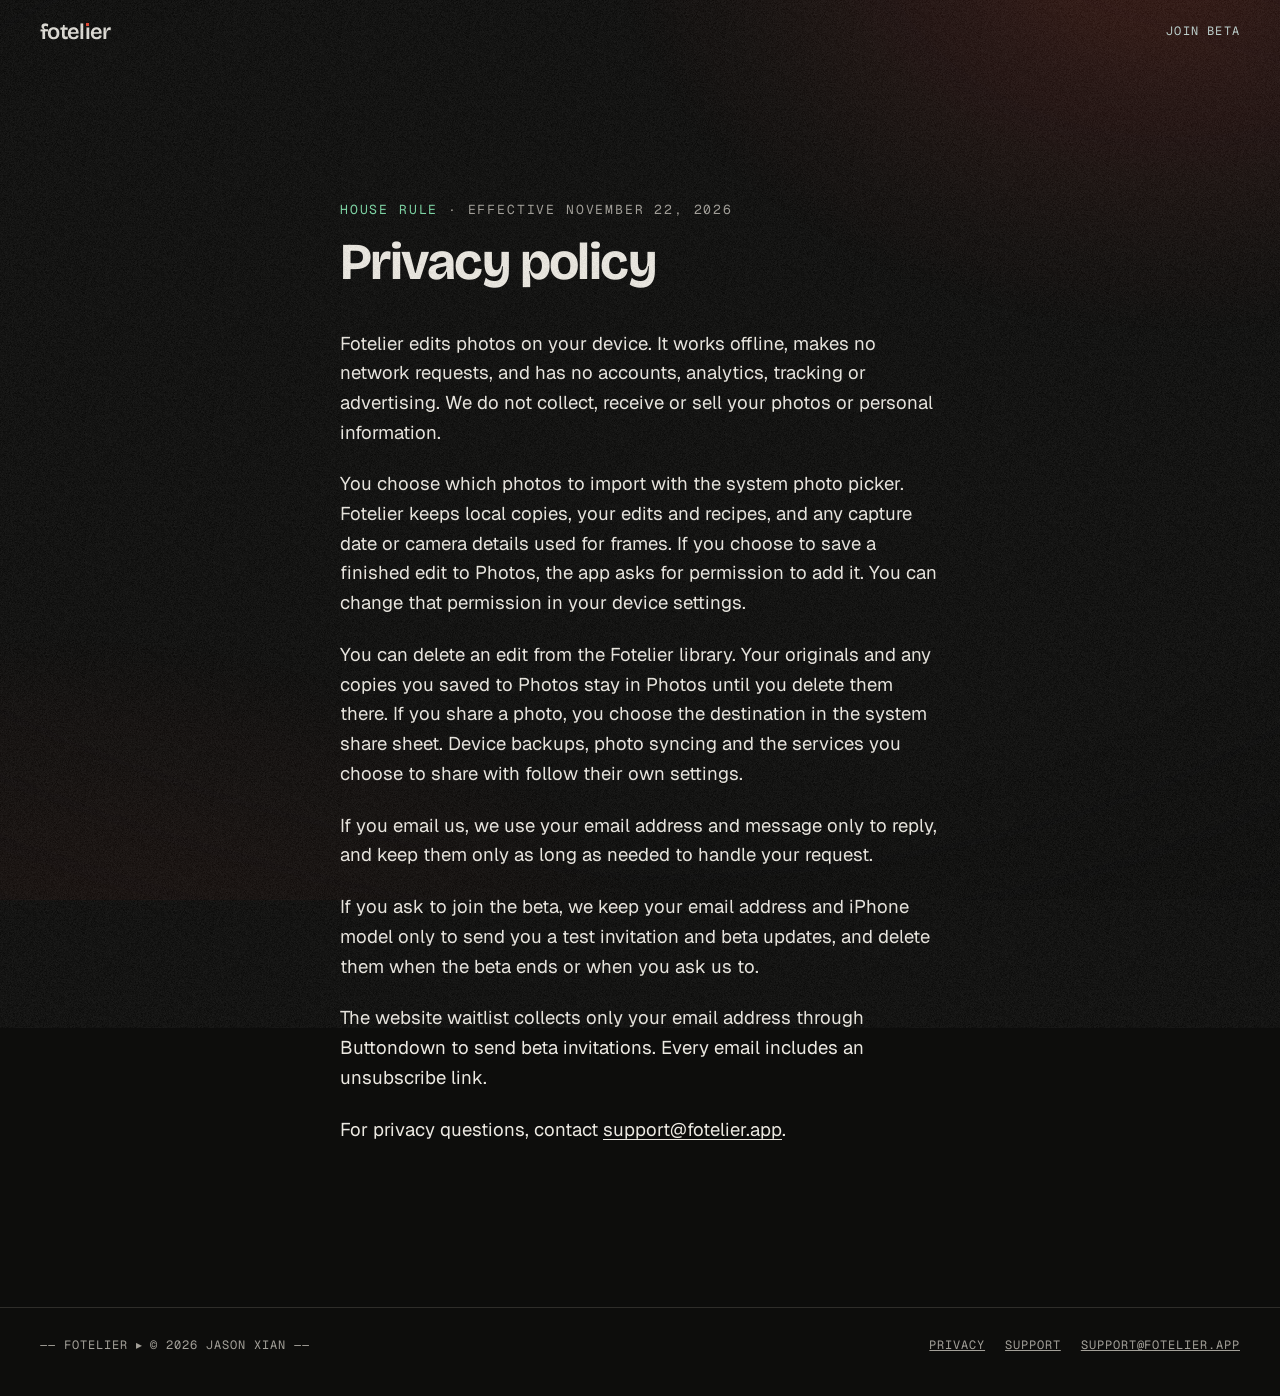
==== commit 107cfc90: "Add Buttondown beta waitlist; privacy addition needs Jason's approval" ====
--- a/privacy/index.html
+++ b/privacy/index.html
@@ -16,7 +16,7 @@
 <div class="amb" aria-hidden="true"><i class="a01"></i><i class="a02"></i><i class="a03"></i><i class="a04"></i><i class="a05"></i><i class="a06"></i><i class="a07"></i><i class="a08"></i></div>
 <header class="hd">
 <a class="wmk" href="/"><span class="sr">fotelier</span><span aria-hidden="true">fotel<span class="wd">ı</span>er</span></a>
-<a class="vf hl" href="/#invite">Beta · Dec</a>
+<a class="vf hl" href="/#invite">Join beta</a>
 </header>
 
 <main class="doc">
@@ -27,6 +27,7 @@
 <p>You can delete an edit from the Fotelier library. Your originals and any copies you saved to Photos stay in Photos until you delete them there. If you share a photo, you choose the destination in the system share sheet. Device backups, photo syncing and the services you choose to share with follow their own settings.</p>
 <p>If you email us, we use your email address and message only to reply, and keep them only as long as needed to handle your request.</p>
 <p>If you ask to join the beta, we keep your email address and iPhone model only to send you a test invitation and beta updates, and delete them when the beta ends or when you ask us to.</p>
+<p>The website waitlist collects only your email address through Buttondown to send beta invitations. Every email includes an unsubscribe link.</p>
 <p>For privacy questions, contact <a href="mailto:support@fotelier.app">support@fotelier.app</a>.</p>
 </main>
 
--- a/assets/site.css
+++ b/assets/site.css
@@ -198,6 +198,14 @@
 .big{font:500 clamp(1.3rem,1.06rem + 1.05vw,2rem)/1.3 var(--fd)}
 .arr{color:var(--ac)}
 .invite .note{margin:20px 0 0}
+.alt{margin:14px 0 0;display:flex;flex-wrap:wrap;justify-content:center;align-items:center;gap:4px 12px;font:400 12px/1.6 var(--fm);letter-spacing:.08em;color:var(--t2)}
+.alt .q{text-transform:uppercase;transition:color .3s}
+.alt .addr{color:var(--tx);user-select:all;-webkit-user-select:all}
+.alt .cp,.alt .gm{display:inline-flex;align-items:center;min-height:44px;padding:0 12px;font:inherit;letter-spacing:inherit;text-transform:uppercase;color:var(--tx);background:none;border:0;box-shadow:inset 0 0 0 1px var(--hl);text-decoration:none;cursor:pointer;transition:box-shadow .3s}
+.alt .cp:hover,.alt .gm:hover,.alt .cp:focus-visible,.alt .gm:focus-visible{box-shadow:inset 0 0 0 1px var(--tx)}
+.alt.nudge .q{color:var(--ac)}
+.alt.nudge .cp,.alt.nudge .gm{box-shadow:inset 0 0 0 2px var(--ac)}
+@media (prefers-reduced-motion:reduce){.alt .q,.alt .cp,.alt .gm{transition:none}}
 .ft{border-top:1px solid var(--hl);padding:16px var(--gut) 28px;display:flex;flex-wrap:wrap;justify-content:space-between;align-items:center;gap:4px 12px;font:400 12px/1.6 var(--fm);letter-spacing:.08em;text-transform:uppercase;color:var(--t2)}
 .ft .credit{flex-basis:100%;order:3;margin-top:4px;text-transform:none;letter-spacing:.04em;font-size:11px}
 .ft nav{display:flex;flex-wrap:wrap;gap:0 8px;margin:0 -6px}
@@ -440,3 +448,14 @@
 .io .fl:not(.in){opacity:0;transform:translateY(120px) rotate(var(--rot))}
 .io .typed{transition:clip-path 1.4s steps(44)}
 .io .typed:not(.in){clip-path:inset(0 100% 0 0)}
+
+/* Invitation: one field and a viewfinder text action. */
+.waitlist{width:min(100%,620px);text-align:left}
+.waitlist label{display:block;margin-bottom:8px;font-size:16px}
+.waitlist-row{display:flex;gap:16px;align-items:center}
+.waitlist input[type=email]{min-width:0;flex:1;min-height:52px;padding:12px;color:var(--tx);background:var(--sf);border:1px solid var(--t2);border-radius:0;font:inherit}
+.waitlist button{flex:none;min-height:52px;color:var(--tx);background:transparent;border:0;border-radius:0;font:inherit;cursor:pointer}
+.waitlist button:disabled{opacity:.6;cursor:wait}
+.waitlist-status{min-height:3.2em;margin:12px 0 0;font-size:16px}
+.waitlist-status[data-error]{color:var(--ac)}
+@media(max-width:600px){.waitlist-row{flex-direction:column;align-items:stretch;gap:8px}.waitlist button{align-self:center}.waitlist input[type=email]{width:100%;flex:auto}}
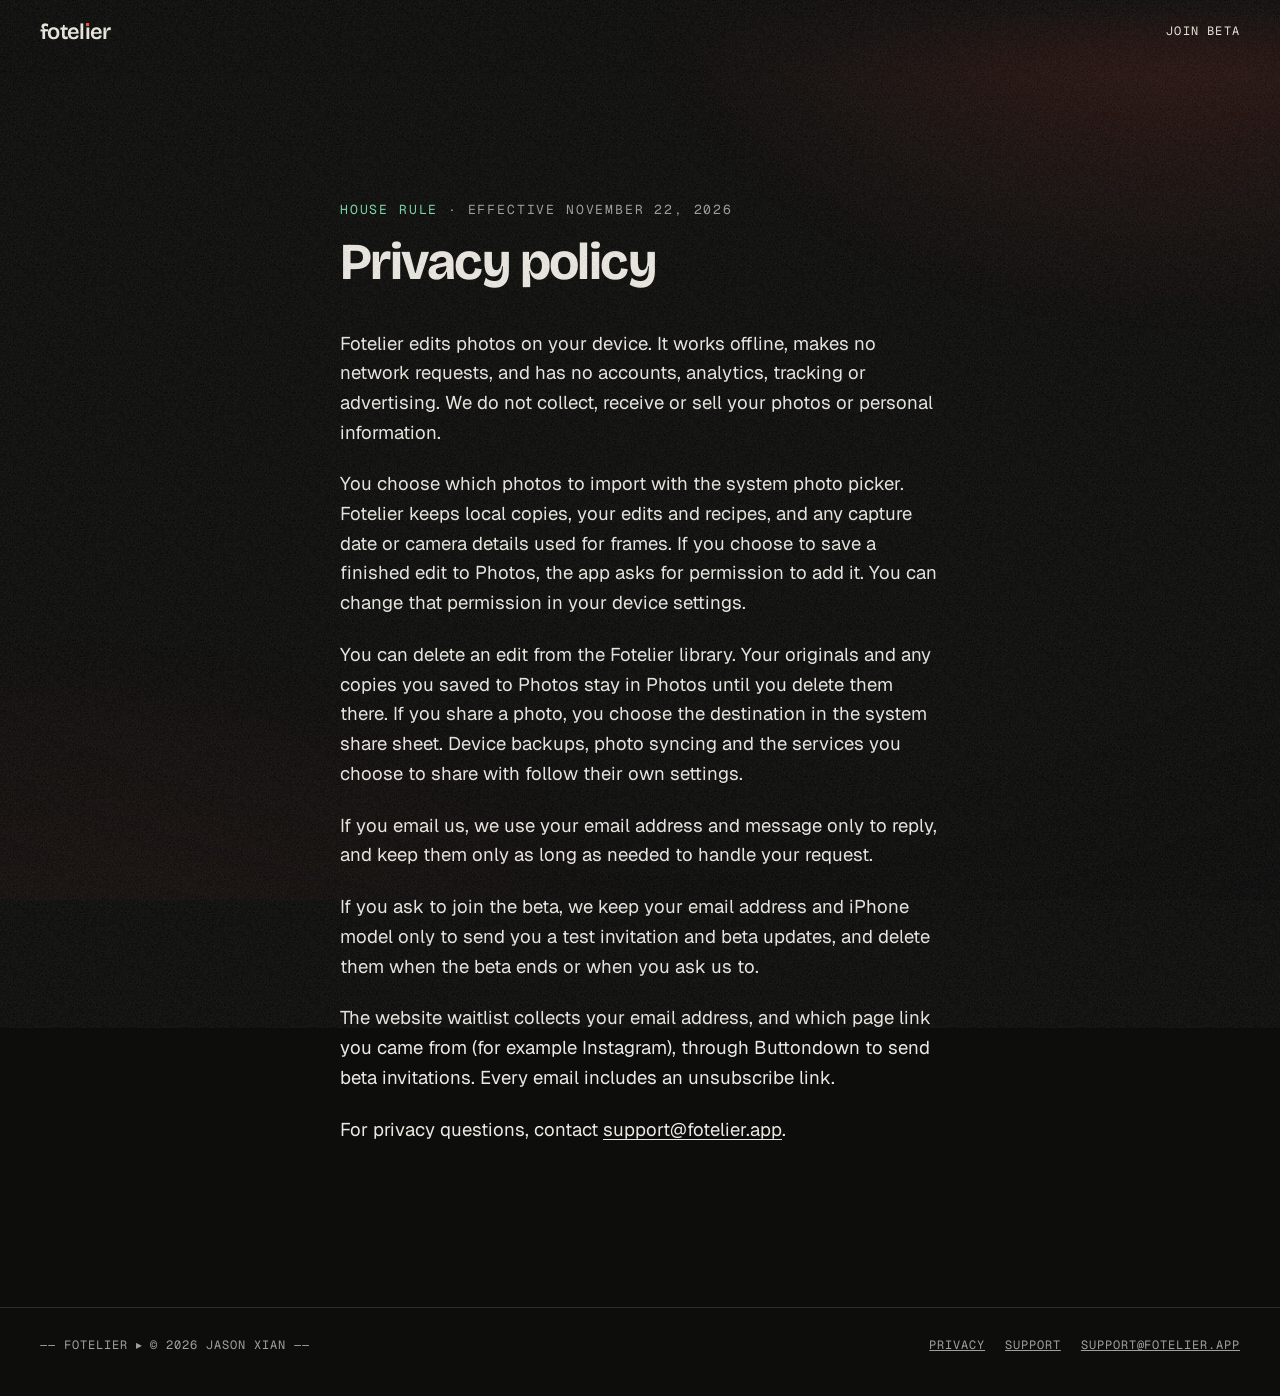
==== commit edf2bcc4: "Fix desktop lag, record signup source on the free plan, approved privacy wording Co-Authored-By: Cla" ====
--- a/privacy/index.html
+++ b/privacy/index.html
@@ -27,7 +27,7 @@
 <p>You can delete an edit from the Fotelier library. Your originals and any copies you saved to Photos stay in Photos until you delete them there. If you share a photo, you choose the destination in the system share sheet. Device backups, photo syncing and the services you choose to share with follow their own settings.</p>
 <p>If you email us, we use your email address and message only to reply, and keep them only as long as needed to handle your request.</p>
 <p>If you ask to join the beta, we keep your email address and iPhone model only to send you a test invitation and beta updates, and delete them when the beta ends or when you ask us to.</p>
-<p>The website waitlist collects only your email address through Buttondown to send beta invitations. Every email includes an unsubscribe link.</p>
+<p>The website waitlist collects your email address, and which page link you came from (for example Instagram), through Buttondown to send beta invitations. Every email includes an unsubscribe link.</p>
 <p>For privacy questions, contact <a href="mailto:support@fotelier.app">support@fotelier.app</a>.</p>
 </main>
 
--- a/assets/site.css
+++ b/assets/site.css
@@ -36,7 +36,7 @@
 @media (prefers-reduced-motion:reduce){.vf::before{transition:none}}
 
 /* Header */
-.hd{position:fixed;top:0;left:0;right:0;z-index:20;display:flex;justify-content:space-between;align-items:center;padding:8px var(--gut);mix-blend-mode:difference;pointer-events:none}
+.hd{position:fixed;top:0;left:0;right:0;z-index:20;display:flex;justify-content:space-between;align-items:center;padding:8px var(--gut) 18px;background:linear-gradient(to bottom,rgba(13,13,12,.88),rgba(13,13,12,0));pointer-events:none}
 .hd a{pointer-events:auto;color:var(--tx)}
 .wmk{display:inline-flex;align-items:center;min-height:44px;font:600 22px/1 var(--fd);letter-spacing:-.03em;text-decoration:none;view-transition-name:wordmark}
 .hud{position:absolute;left:50%;top:50%;transform:translate(-50%,-50%);display:flex;align-items:center;gap:14px;font:400 11px/1 var(--fm);letter-spacing:.12em;text-transform:uppercase;white-space:nowrap;pointer-events:none}
@@ -331,7 +331,7 @@
 .glow.vis{opacity:1}
 
 /* ---------- Static versions: reduced motion, and screens too short to pin ---------- */
-@media (prefers-reduced-motion:reduce),(max-height:519px){
+@media (prefers-reduced-motion:reduce),(max-height:519px),(max-width:767px){
 .easel,.crl-win{display:none}
 .crops.sr{position:static;width:100%;max-width:1000px;height:auto;margin:0;overflow:visible;clip-path:none;white-space:normal;display:grid;grid-template-columns:repeat(auto-fit,minmax(min(140px,40vw),1fr));gap:clamp(12px,2vw,24px)}
 .s3 .trio .ph{transition:filter .2s}
@@ -357,7 +357,7 @@
 @keyframes shut{from{transform:scaleX(0)}to{transform:scaleX(1)}}
 @keyframes rise{from{opacity:0;transform:translateY(40px)}to{opacity:1;transform:none}}
 @keyframes type{from{clip-path:inset(0 100% 0 0)}to{clip-path:inset(0)}}
-@keyframes develop{from{opacity:0;filter:brightness(1.7) contrast(.5) sepia(.5)}to{opacity:1;filter:brightness(1) contrast(1) sepia(0)}}
+@keyframes develop{from{opacity:1;filter:brightness(1.7) contrast(.5) sepia(.5)}to{opacity:1;filter:brightness(1) contrast(1) sepia(0)}}
 @keyframes grow{from{transform:scaleY(0)}to{transform:scaleY(1)}}
 @keyframes fillY{from{transform:scaleY(0)}to{transform:scaleY(1)}}
 @keyframes ride{from{transform:translateY(0)}to{transform:translateY(100%)}}
@@ -372,6 +372,7 @@
 @keyframes fly{from{opacity:0;transform:translate(var(--dx),120px) rotate(var(--rot))}to{opacity:1;transform:none}}
 
 @supports (animation-timeline:view()){
+@media (min-width:768px){
 @media (prefers-reduced-motion:no-preference) and (min-height:520px){
 .s1{height:180svh}.s2{height:280svh}.s3{height:400svh}.s4{height:280svh}.s7{height:420svh}.s8{height:200svh}
 .scn>.stg{position:sticky;top:0;height:100svh;overflow:clip;padding-top:72px;padding-bottom:24px}
@@ -422,6 +423,8 @@
 }
 }
 
+} /* Desktop scroll-driven animations */
+
 /* ---------- JS fallback (no animation-timeline): .fb pins and reads --p (0-1) per scene ---------- */
 .fb .s1{height:180svh}.fb .s2{height:280svh}.fb .s3{height:400svh}.fb .s4{height:280svh}.fb .s7{height:420svh}.fb .s8{height:200svh}
 .fb .scn>.stg{position:sticky;top:0;height:100svh;overflow:hidden;overflow:clip;padding-top:72px;padding-bottom:24px}
@@ -440,7 +443,7 @@
 .fb .s4 .easel .ph{transition:clip-path .25s}.fb .s4 .crl{transition:transform .25s}
 .fb .line{overflow:visible;scroll-snap-type:none;width:max-content;background-attachment:scroll;--ph:min(440px,100cqh - 70px);transform:translateX(calc((-100% + 100vw) * var(--p,0)))}
 .fb .scn>.stg::after{content:"";position:absolute;left:0;right:0;bottom:0;height:2px;background:var(--ac);transform-origin:left;transform:scaleX(var(--p,0))}
-.fb .s1 .hprint img{opacity:min(var(--p,1) / .75, 1)}
+.fb .s1 .hprint img{opacity:1}
 .fb .s8 .door{transform:scaleX(min(var(--p,1) / .55, 1))}
 /* Entry fallback (.io): JS adds .in when an element comes into view */
 .io .rv,.io .fl{transition:opacity .7s,transform .7s}
@@ -459,3 +462,42 @@
 .waitlist-status{min-height:3.2em;margin:12px 0 0;font-size:16px}
 .waitlist-status[data-error]{color:var(--ac)}
 @media(max-width:600px){.waitlist-row{flex-direction:column;align-items:stretch;gap:8px}.waitlist button{align-self:center}.waitlist input[type=email]{width:100%;flex:auto}}
+
+/* First screen: readable copy and the same three photographs before and after. */
+.s1 .stg{gap:12px}
+.s1 .lg{margin:0}
+.s1 .wm{font-size:clamp(3.5rem,7vw,6rem)}
+.s1 .lede{margin:4px 0 0}
+.hero-explain{position:relative;max-width:48ch;margin:0;color:var(--t2)}
+.hero-demo{position:relative;width:min(100%,600px);margin:0;display:grid;gap:10px}
+.hero-set>p{margin:0 0 6px;font-size:12px}
+.hero-photos{display:grid;grid-template-columns:repeat(3,minmax(0,1fr));gap:12px}
+.hero-mat{height:clamp(60px,11svh,110px);overflow:hidden;box-shadow:inset 0 0 0 1px var(--key)}
+.hero-mat img{display:block;width:100%;height:100%;object-fit:cover}
+.hero-set.edited .hero-mat{padding:5px;background:#F4F1EA}
+.hero-set.edited img{filter:sepia(.42) grayscale(0) saturate(1.18) contrast(1.04) brightness(1.01) hue-rotate(-4deg)}
+.hero-demo figcaption{font-size:12px;letter-spacing:.05em}
+.hero-join{position:relative;font-size:16px}
+.s1 .cue{display:none}
+
+/* Phones use normal document flow. No scroll-driven entry effects or pinning. */
+@media(max-width:767px){
+ .bc-pick{left:auto;right:8px;transform:translateY(-50%)}
+ .scn{height:auto}
+ .scn>.stg{position:relative;height:auto;min-height:0;overflow:visible;padding-top:64px;padding-bottom:40px}
+ .s1>.stg{padding-top:80px;gap:12px}
+ .s1 .wm{font-size:3.5rem}
+ .s1 .lede{font-size:1.3rem}
+ .hero-explain{font-size:16px;line-height:1.5}
+ .hero-photos{gap:8px}
+ .hero-mat{height:72px}
+ .hero-set>p{font-size:11px;letter-spacing:.05em}
+ .hero-demo figcaption{font-size:11px;letter-spacing:.02em}
+ .s8 .door{display:none}
+ .s8 .stg{background:var(--sf)}
+ .hud{display:none}
+ .lead{padding-top:28px;padding-bottom:28px}
+ .line{--ph:min(44svh,320px)}
+ .invite{min-height:0;padding:80px 20px;scroll-margin-top:64px}
+ .invite h2{margin-bottom:24px}
+}
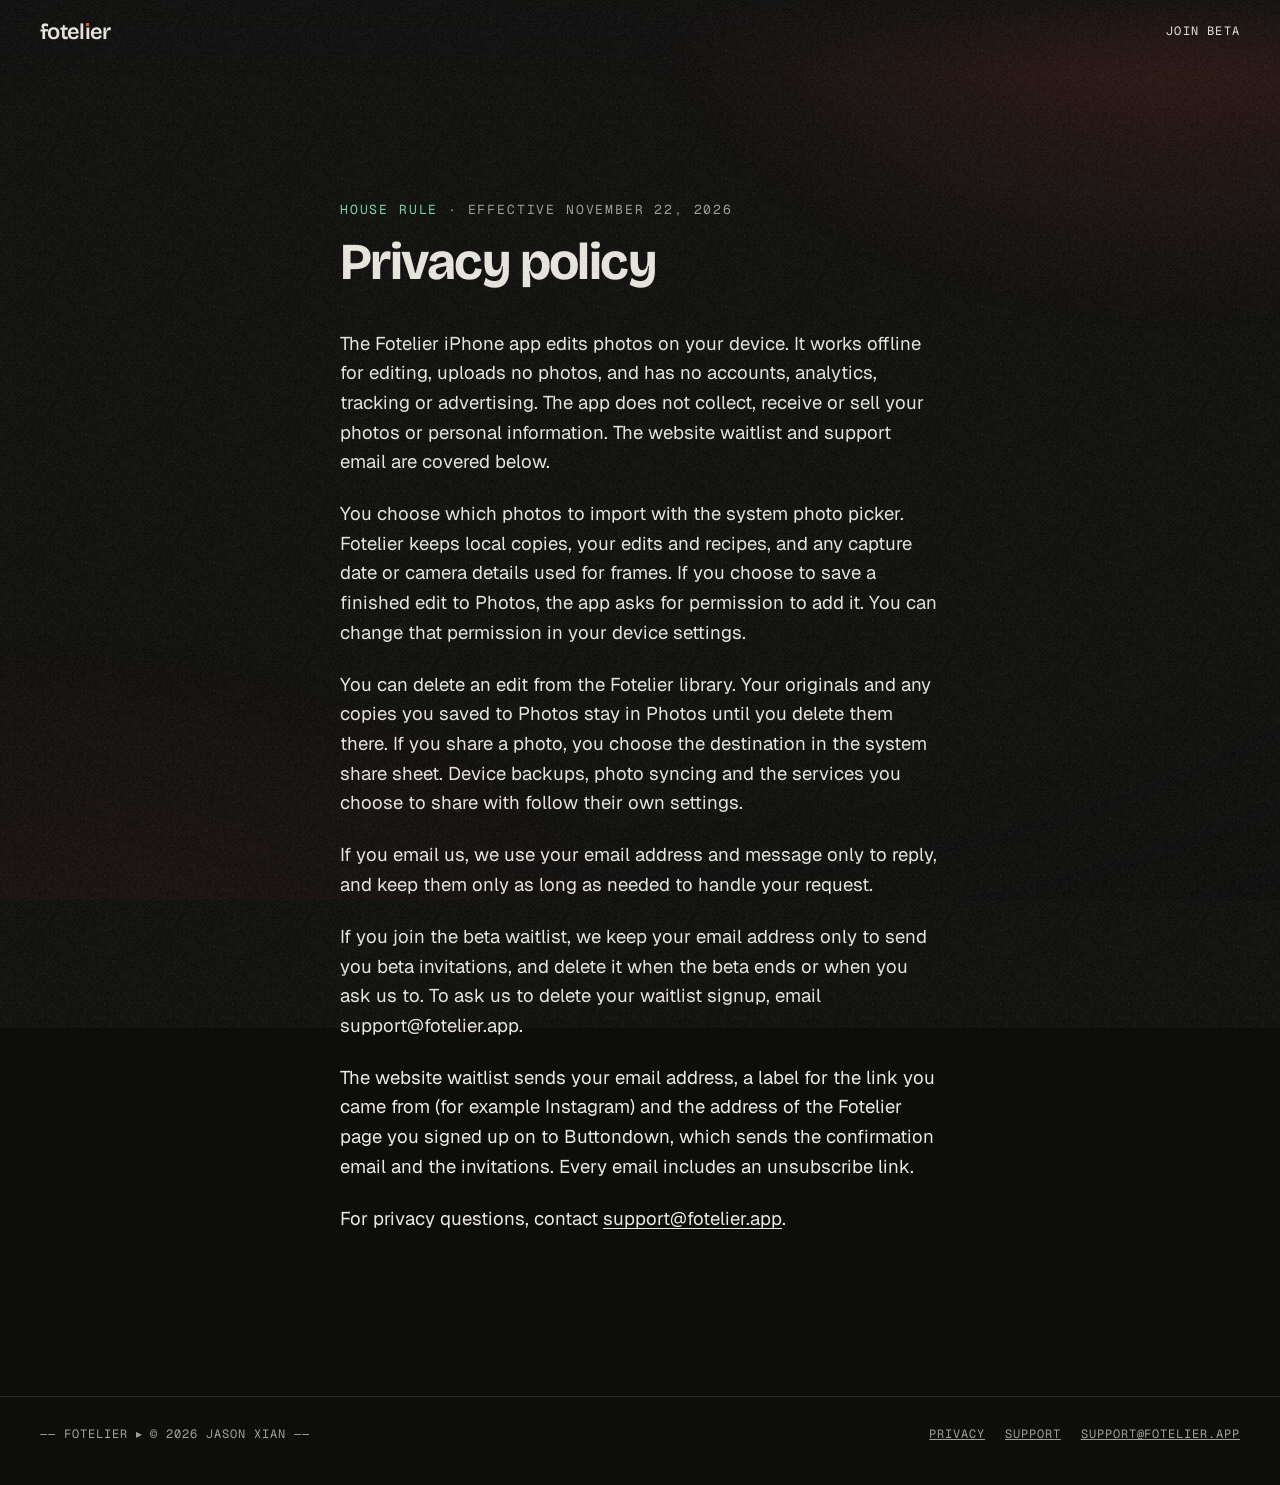
==== commit d7e4f008: "Fix privacy policy accuracy, add sender identity and address to signup consent, clarify waitlist wor" ====
--- a/privacy/index.html
+++ b/privacy/index.html
@@ -22,12 +22,12 @@
 <main class="doc">
 <p class="mono lg"><span class="sig">House rule</span> · Effective November 22, 2026</p>
 <h1>Privacy policy</h1>
-<p>Fotelier edits photos on your device. It works offline, makes no network requests, and has no accounts, analytics, tracking or advertising. We do not collect, receive or sell your photos or personal information.</p>
+<p>The Fotelier iPhone app edits photos on your device. It works offline for editing, uploads no photos, and has no accounts, analytics, tracking or advertising. The app does not collect, receive or sell your photos or personal information. The website waitlist and support email are covered below.</p>
 <p>You choose which photos to import with the system photo picker. Fotelier keeps local copies, your edits and recipes, and any capture date or camera details used for frames. If you choose to save a finished edit to Photos, the app asks for permission to add it. You can change that permission in your device settings.</p>
 <p>You can delete an edit from the Fotelier library. Your originals and any copies you saved to Photos stay in Photos until you delete them there. If you share a photo, you choose the destination in the system share sheet. Device backups, photo syncing and the services you choose to share with follow their own settings.</p>
 <p>If you email us, we use your email address and message only to reply, and keep them only as long as needed to handle your request.</p>
-<p>If you ask to join the beta, we keep your email address and iPhone model only to send you a test invitation and beta updates, and delete them when the beta ends or when you ask us to.</p>
-<p>The website waitlist collects your email address, and which page link you came from (for example Instagram), through Buttondown to send beta invitations. Every email includes an unsubscribe link.</p>
+<p>If you join the beta waitlist, we keep your email address only to send you beta invitations, and delete it when the beta ends or when you ask us to. To ask us to delete your waitlist signup, email support@fotelier.app.</p>
+<p>The website waitlist sends your email address, a label for the link you came from (for example Instagram) and the address of the Fotelier page you signed up on to Buttondown, which sends the confirmation email and the invitations. Every email includes an unsubscribe link.</p>
 <p>For privacy questions, contact <a href="mailto:support@fotelier.app">support@fotelier.app</a>.</p>
 </main>
 
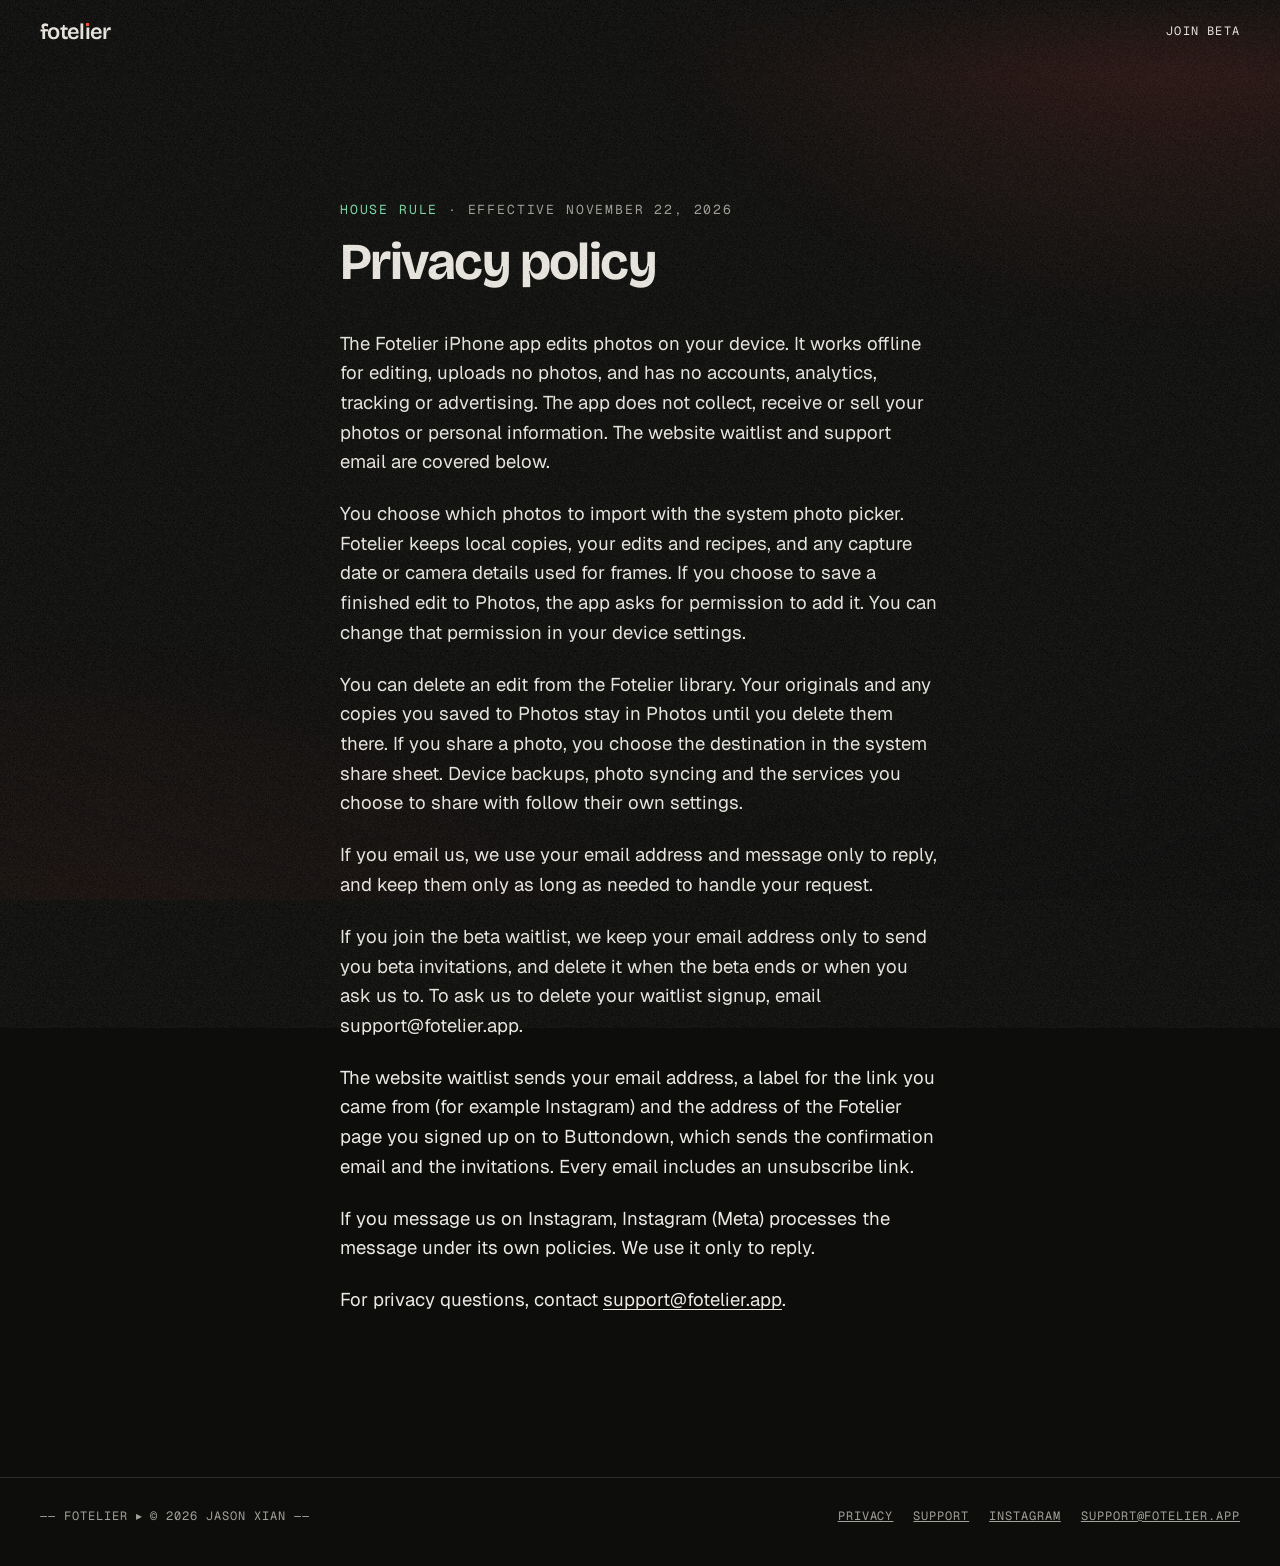
==== commit 7f0f002e: "Film-look selector as radio group; Instagram contact, QR and footer links; policy line for Instagram" ====
--- a/privacy/index.html
+++ b/privacy/index.html
@@ -28,12 +28,13 @@
 <p>If you email us, we use your email address and message only to reply, and keep them only as long as needed to handle your request.</p>
 <p>If you join the beta waitlist, we keep your email address only to send you beta invitations, and delete it when the beta ends or when you ask us to. To ask us to delete your waitlist signup, email support@fotelier.app.</p>
 <p>The website waitlist sends your email address, a label for the link you came from (for example Instagram) and the address of the Fotelier page you signed up on to Buttondown, which sends the confirmation email and the invitations. Every email includes an unsubscribe link.</p>
+<p>If you message us on Instagram, Instagram (Meta) processes the message under its own policies. We use it only to reply.</p>
 <p>For privacy questions, contact <a href="mailto:support@fotelier.app">support@fotelier.app</a>.</p>
 </main>
 
 <footer class="ft">
 <span><span aria-hidden="true">—— </span>fotelier <span aria-hidden="true">▸</span> © 2026 Jason Xian<span aria-hidden="true"> ——</span></span>
-<nav aria-label="Footer"><a href="/privacy/" aria-current="page">Privacy</a><a href="/support/">Support</a><a href="mailto:support@fotelier.app">support@fotelier.app</a></nav>
+<nav aria-label="Footer"><a href="/privacy/" aria-current="page">Privacy</a><a href="/support/">Support</a><a href="https://instagram.com/fotelier.app" rel="noopener">Instagram</a><a href="mailto:support@fotelier.app">support@fotelier.app</a></nav>
 </footer>
 </body>
 </html>
--- a/assets/site.css
+++ b/assets/site.css
@@ -501,3 +501,5 @@
  .invite{min-height:0;padding:80px 20px;scroll-margin-top:64px}
  .invite h2{margin-bottom:24px}
 }
+
+.ig{display:flex;gap:20px;align-items:center;justify-content:center;max-width:560px;margin:20px auto 0;text-align:left}.ig .note{margin:0;max-width:34ch}.qr{flex:none;width:112px;height:112px;border-radius:6px}@media(hover:none){.qr{display:none}}@media(max-width:600px){.ig{text-align:center}}
